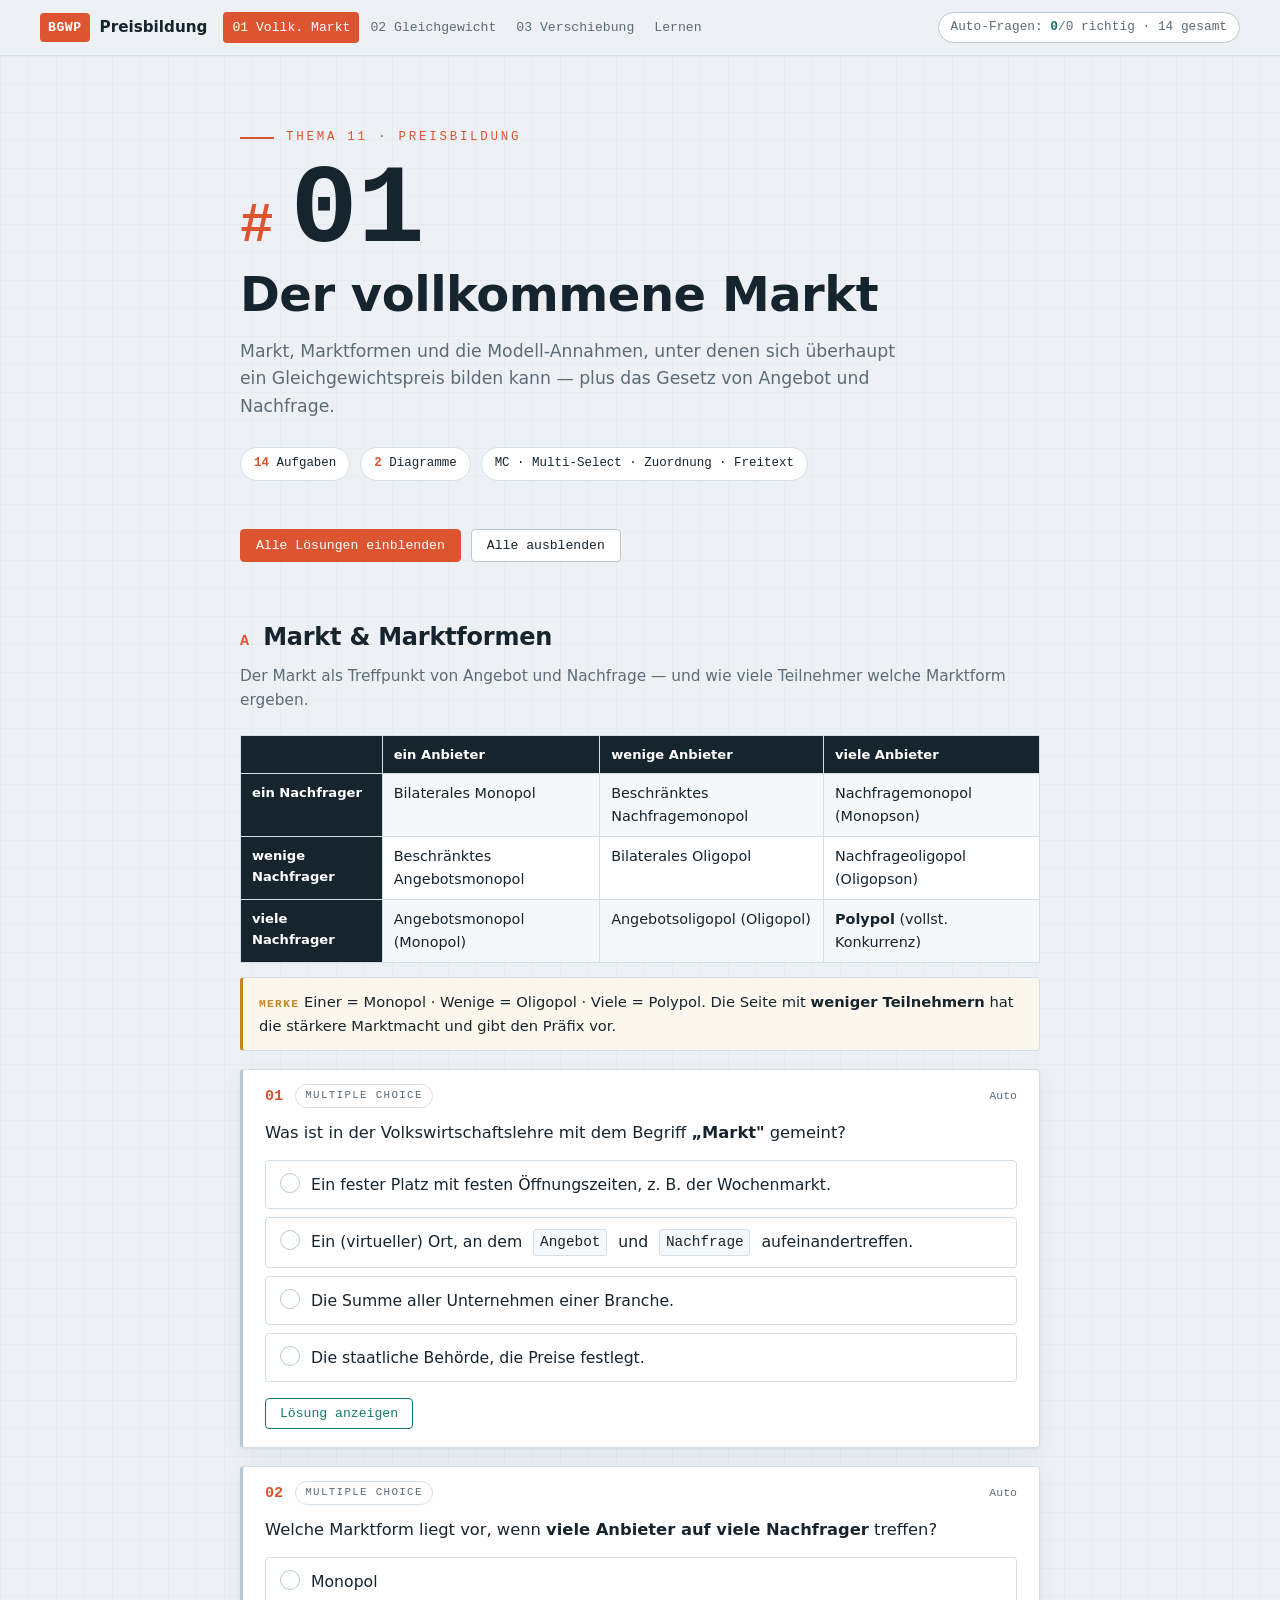
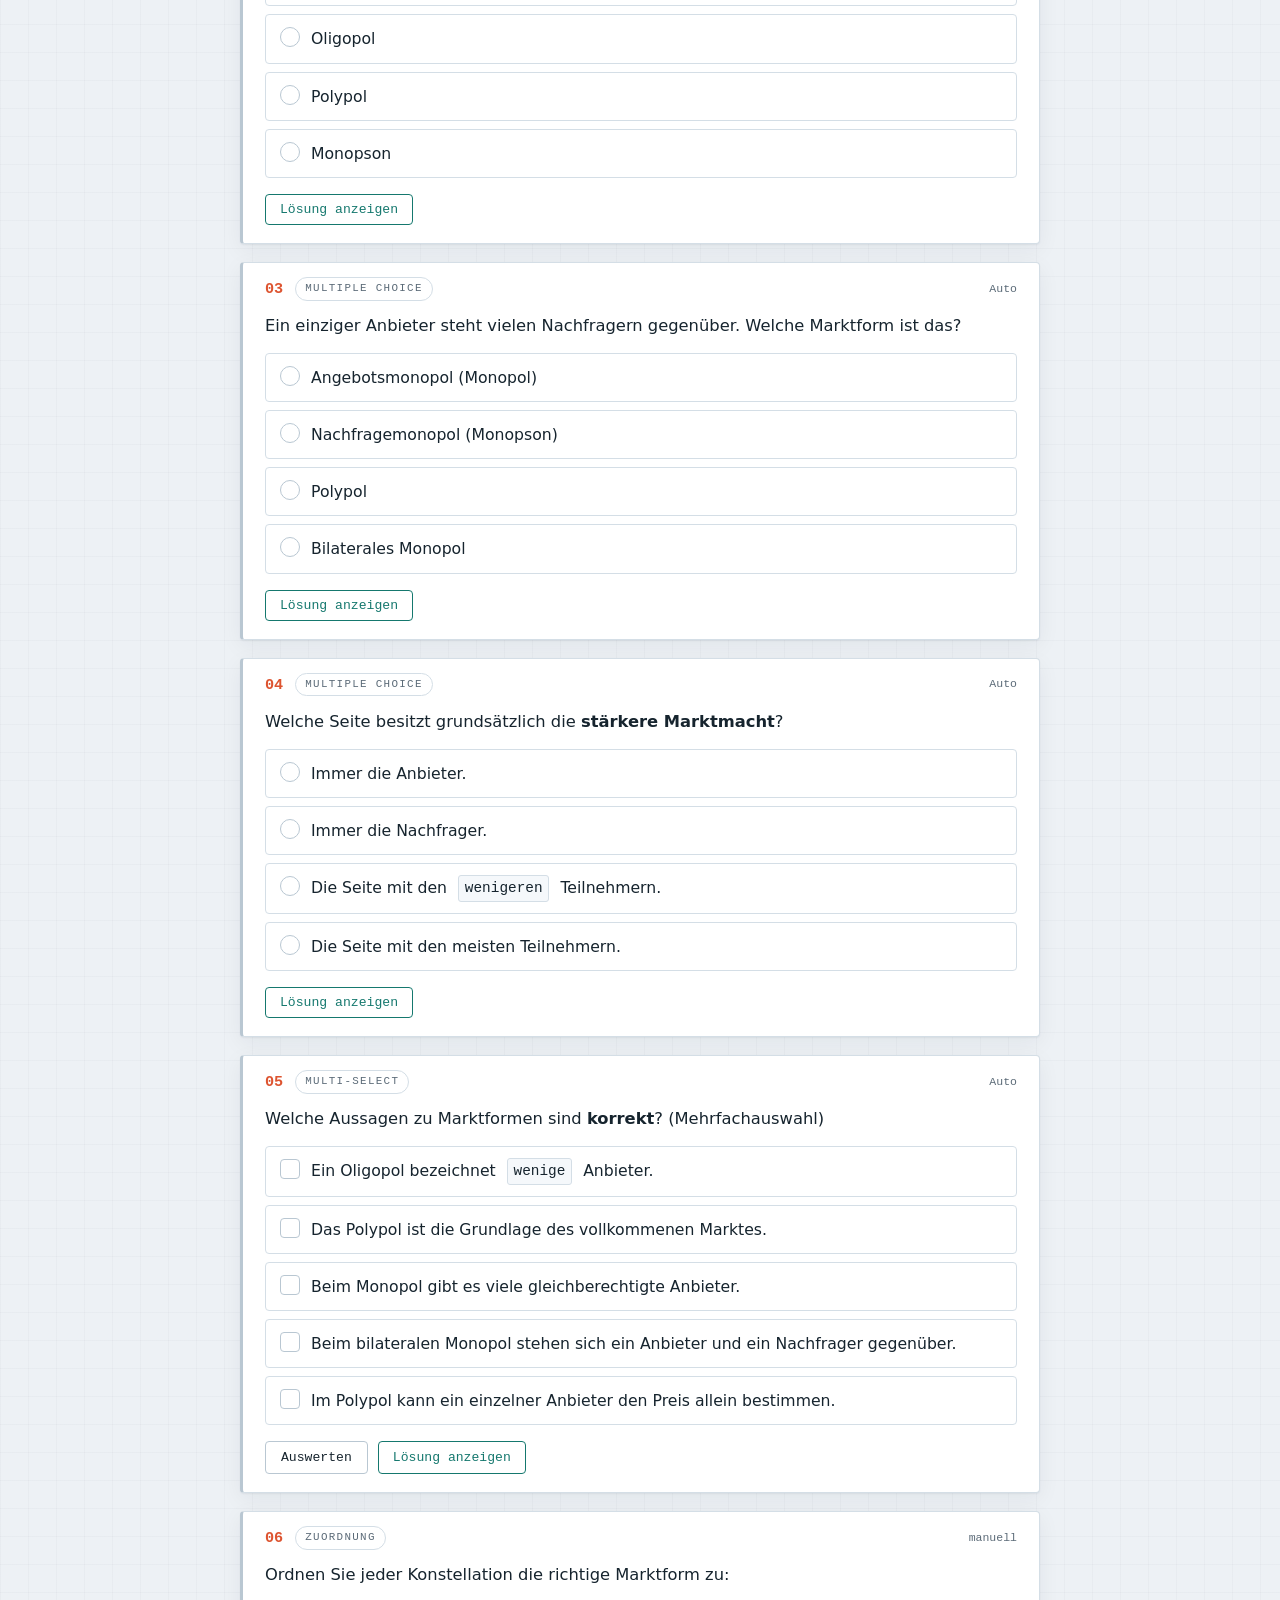
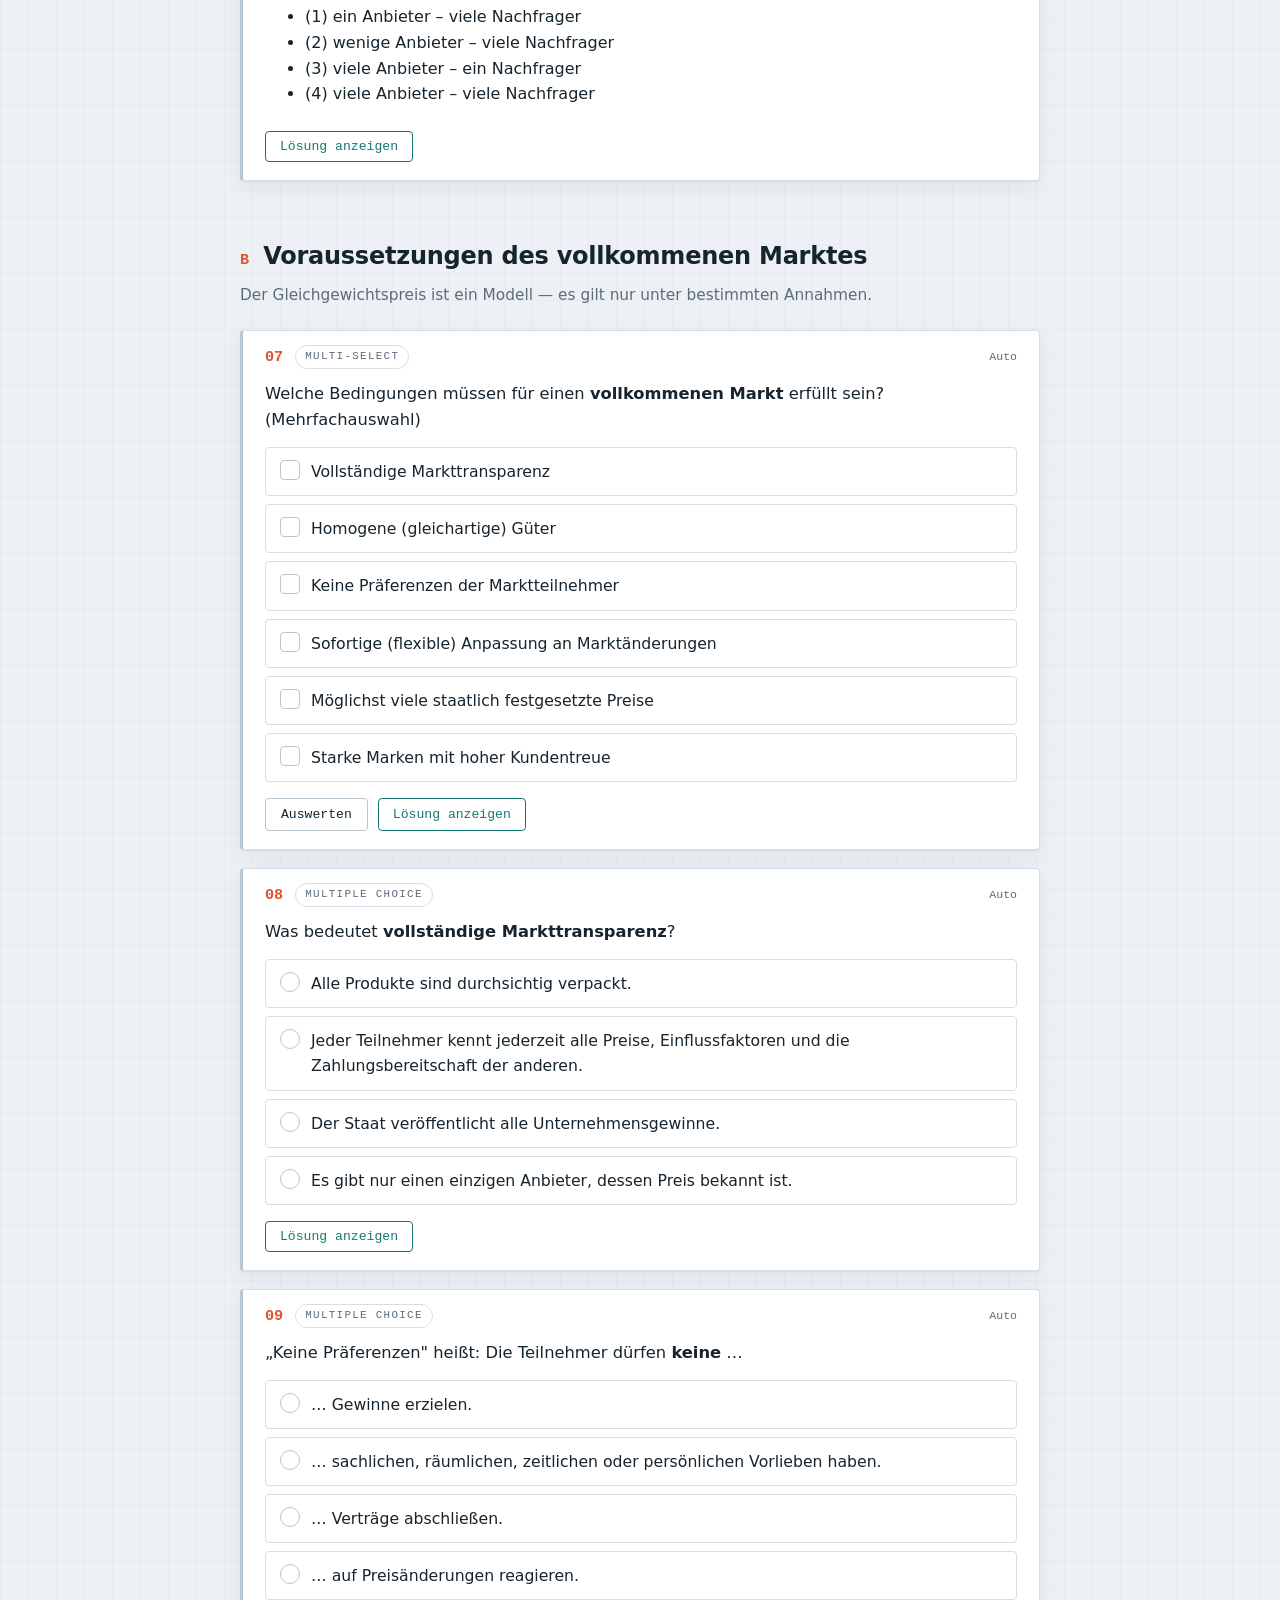
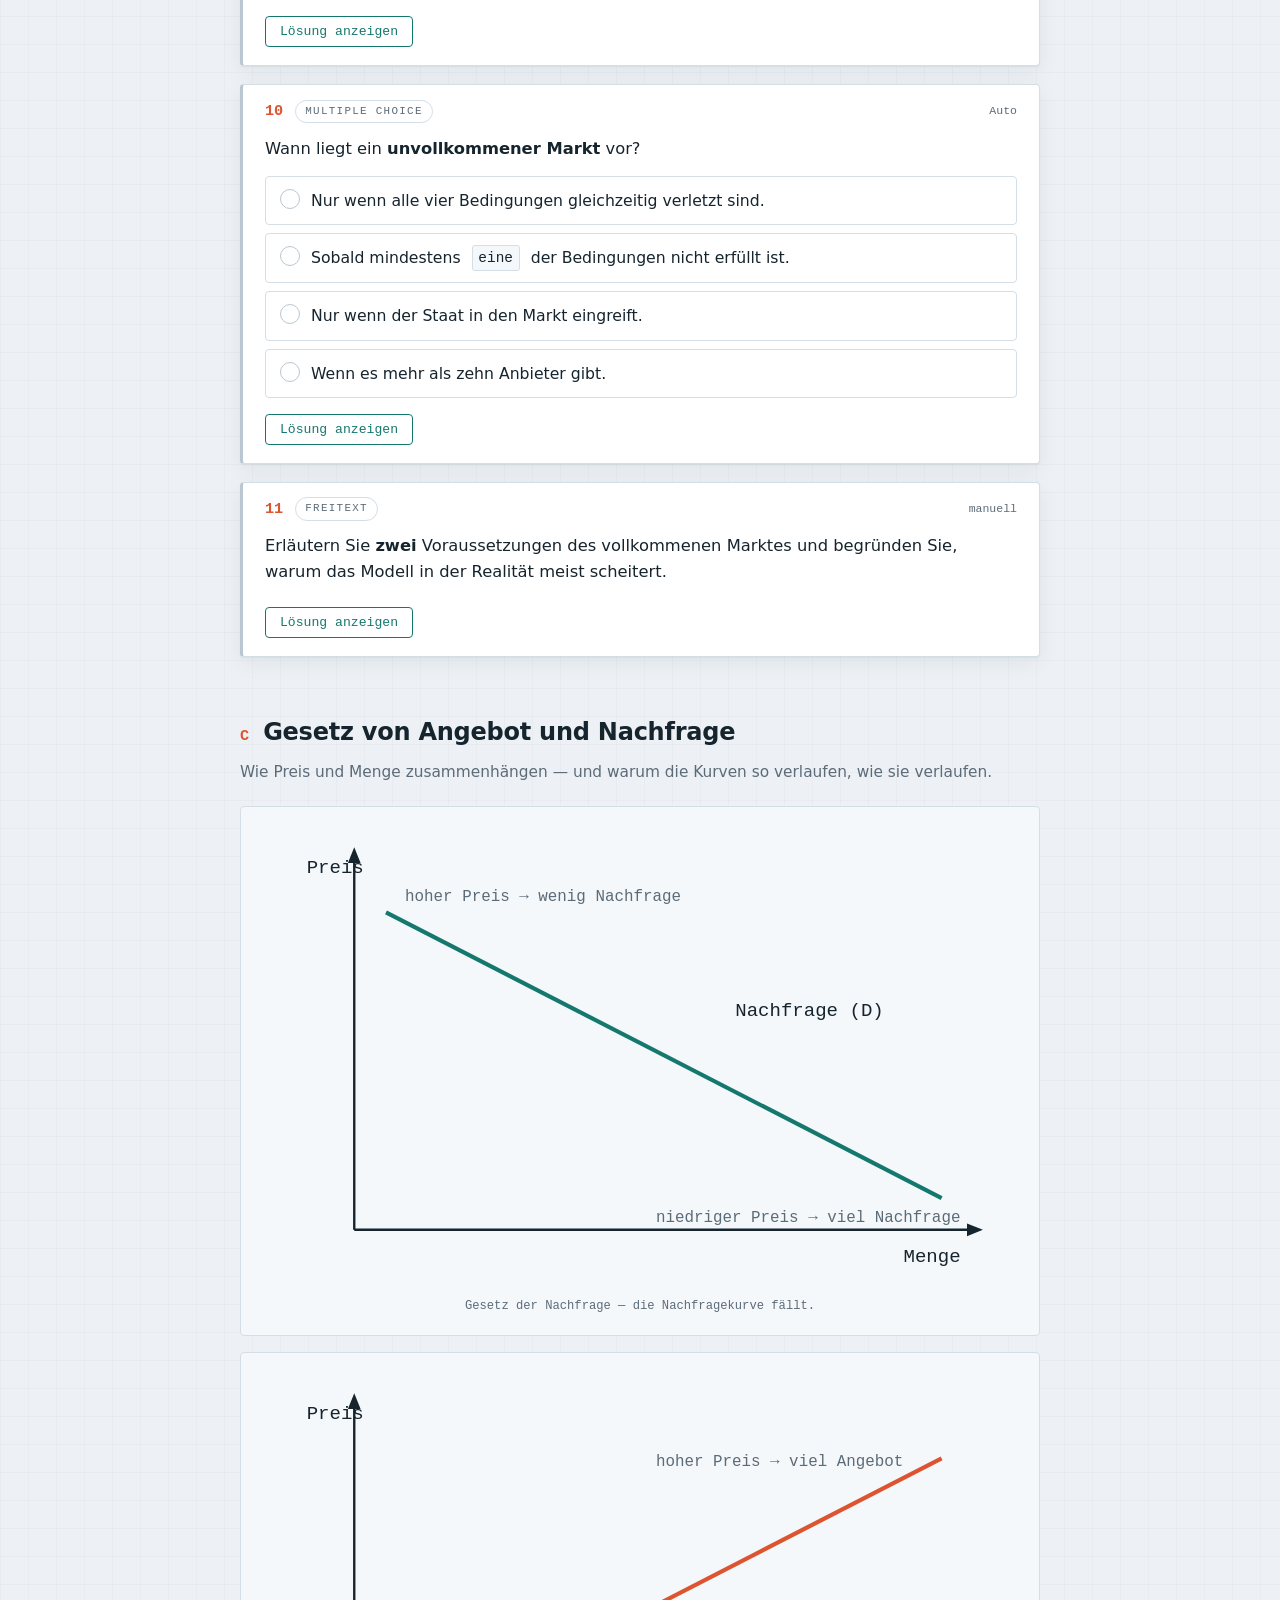
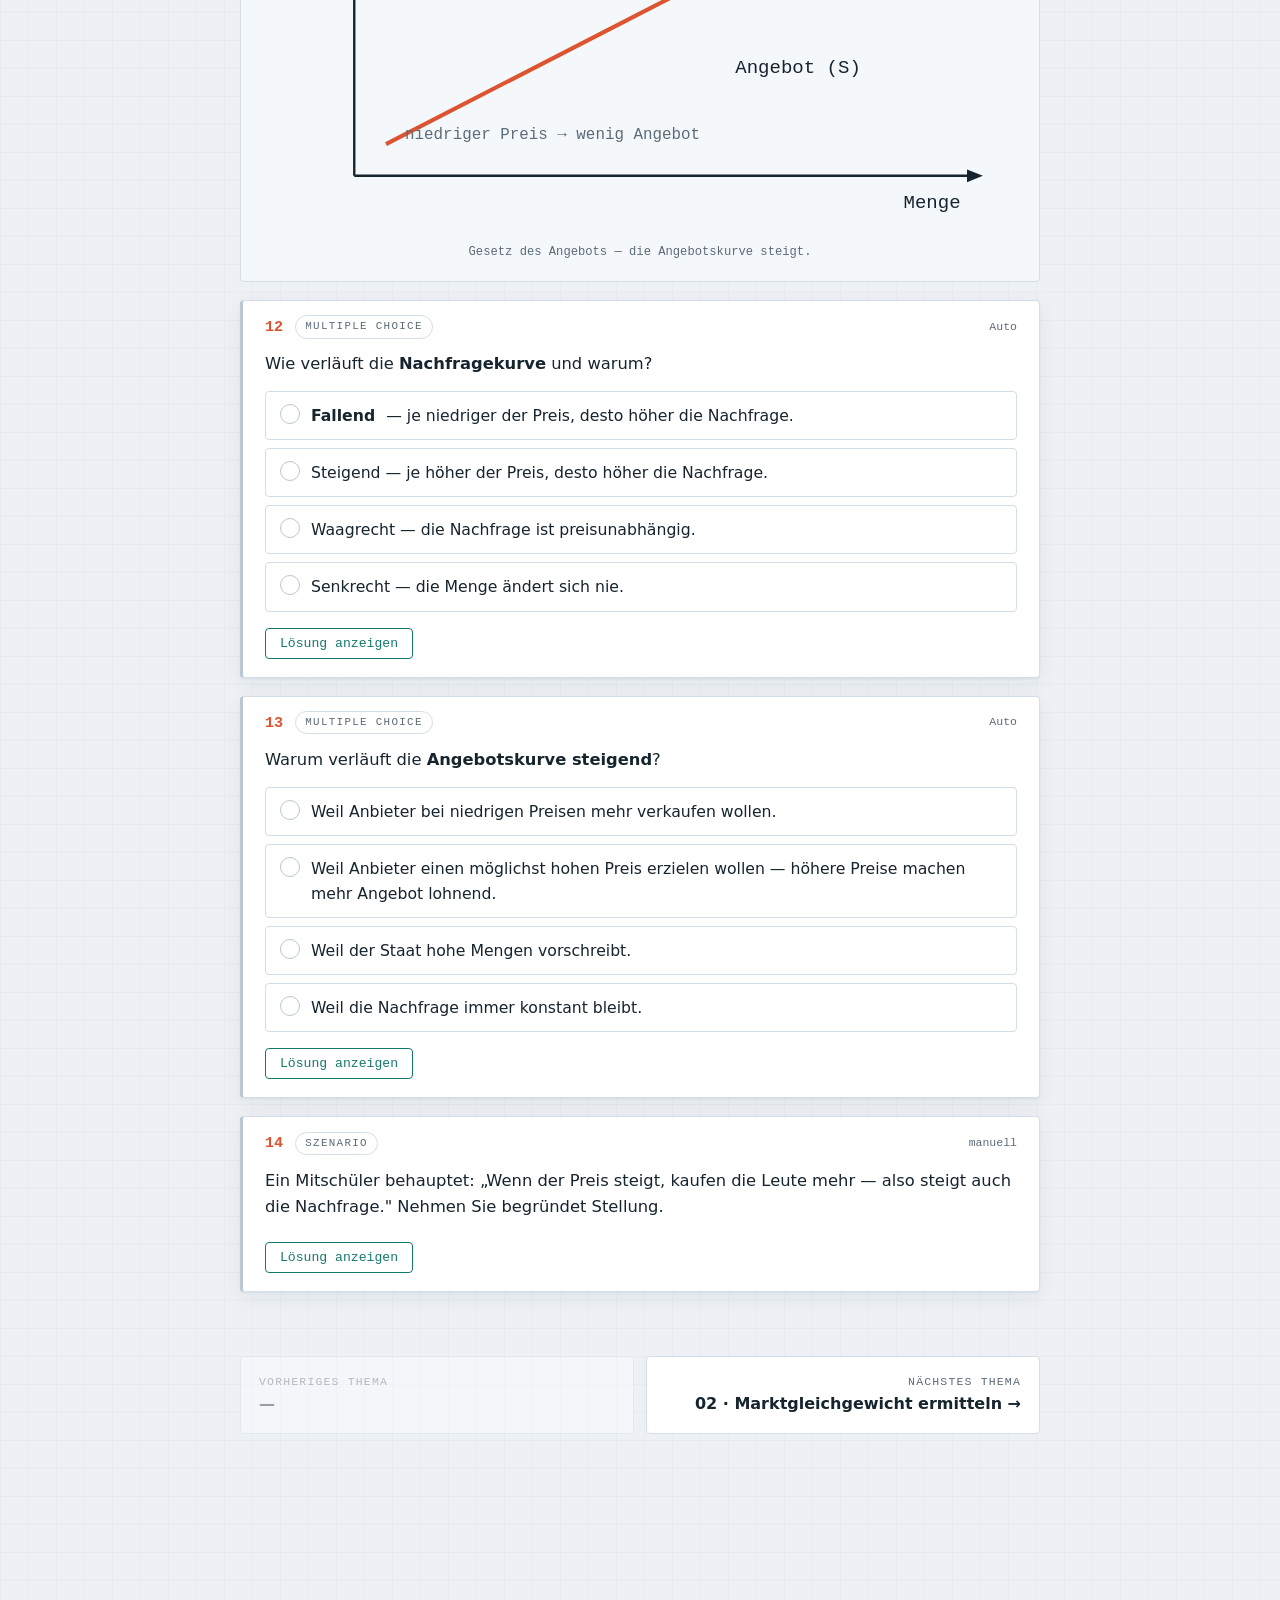
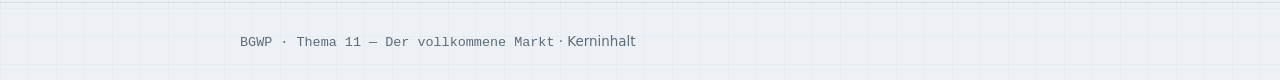
==== 01-vollkommener-markt.html @ 6e6ee2aa "Lernwebsite zu VWL Marktgleichgewicht" ====
<!DOCTYPE html>
<html lang="de">
<head>
<meta charset="utf-8">
<meta name="viewport" content="width=device-width, initial-scale=1">
<title>01 · Der vollkommene Markt — BGWP Preisbildung</title>
<link rel="stylesheet" href="assets/style.css">
</head>
<body>
<header class="topbar">
  <a class="brand" href="index.html"><span class="mark">BGWP</span><b>Preisbildung</b></a>
  <nav class="topnav">
    <a href="01-vollkommener-markt.html" class="current">01 Vollk. Markt</a>
    <a href="02-marktgleichgewicht-ermitteln.html">02 Gleichgewicht</a>
    <a href="03-verschiebung-angebot-nachfrage.html">03 Verschiebung</a>
    <a href="lernseite.html">Lernen</a>
  </nav>
  <div class="spacer"></div>
  <span class="scorechip" id="scorechip">Auto-Fragen: 0/0 richtig</span>
</header>
<main><div class="wrap">

  <section class="hero">
    <p class="eyebrow">Thema 11 · Preisbildung</p>
    <div class="hero-num"><span class="hash">#</span>01</div>
    <h1>Der vollkommene Markt</h1>
    <p class="lede">Markt, Marktformen und die Modell-Annahmen, unter denen sich überhaupt ein
      Gleichgewichtspreis bilden kann — plus das Gesetz von Angebot und Nachfrage.</p>
    <div class="hero-meta">
      <span class="pill"><b>14</b> Aufgaben</span>
      <span class="pill"><b>2</b> Diagramme</span>
      <span class="pill">MC · Multi-Select · Zuordnung · Freitext</span>
    </div>
  </section>

  <div class="controls">
    <button class="btn primary" id="show-all">Alle Lösungen einblenden</button>
    <button class="btn" id="hide-all">Alle ausblenden</button>
  </div>

  <!-- ================= ABSCHNITT A ================= -->
  <div class="sec-head"><span class="ix">A</span><h2>Markt &amp; Marktformen</h2></div>
  <p class="sec-sub">Der Markt als Treffpunkt von Angebot und Nachfrage — und wie viele Teilnehmer
    welche Marktform ergeben.</p>

  <div class="tbl-wrap">
  <table class="ref">
    <tr><th></th><th>ein Anbieter</th><th>wenige Anbieter</th><th>viele Anbieter</th></tr>
    <tr><th>ein Nachfrager</th><td>Bilaterales Monopol</td><td>Beschränktes Nachfragemonopol</td><td>Nachfragemonopol (Monopson)</td></tr>
    <tr><th>wenige Nachfrager</th><td>Beschränktes Angebotsmonopol</td><td>Bilaterales Oligopol</td><td>Nachfrageoligopol (Oligopson)</td></tr>
    <tr><th>viele Nachfrager</th><td>Angebotsmonopol (Monopol)</td><td>Angebotsoligopol (Oligopol)</td><td><b>Polypol</b> (vollst. Konkurrenz)</td></tr>
  </table>
  </div>
  <div class="note"><span class="lbl">Merke</span> Einer = Monopol · Wenige = Oligopol · Viele = Polypol.
    Die Seite mit <b>weniger Teilnehmern</b> hat die stärkere Marktmacht und gibt den Präfix vor.</div>

  <article class="q">
    <div class="q-head"><span class="q-num">01</span><span class="q-type">Multiple Choice</span><span class="q-pts">Auto</span></div>
    <div class="q-body">
      <p class="q-text">Was ist in der Volkswirtschaftslehre mit dem Begriff <strong>„Markt"</strong> gemeint?</p>
      <ul class="q-options" data-multi="false">
        <li class="opt"><span class="tick"></span>Ein fester Platz mit festen Öffnungszeiten, z. B. der Wochenmarkt.</li>
        <li class="opt" data-correct="true"><span class="tick"></span>Ein (virtueller) Ort, an dem <code>Angebot</code> und <code>Nachfrage</code> aufeinandertreffen.</li>
        <li class="opt"><span class="tick"></span>Die Summe aller Unternehmen einer Branche.</li>
        <li class="opt"><span class="tick"></span>Die staatliche Behörde, die Preise festlegt.</li>
      </ul>
    </div>
    <div class="q-foot"><button class="q-reveal" aria-expanded="false">Lösung anzeigen</button></div>
    <div class="q-solution" hidden><span class="sol-label">Lösung</span>
      <p>Der Markt ist der (heute oft virtuelle) Ort, an dem Angebot und Nachfrage zusammentreffen.
        Früher waren feste Plätze und Zeiten gemeint, durch moderne Kommunikationstechnik ist das heute flexibler.</p>
    </div>
  </article>

  <article class="q">
    <div class="q-head"><span class="q-num">02</span><span class="q-type">Multiple Choice</span><span class="q-pts">Auto</span></div>
    <div class="q-body">
      <p class="q-text">Welche Marktform liegt vor, wenn <strong>viele Anbieter auf viele Nachfrager</strong> treffen?</p>
      <ul class="q-options" data-multi="false">
        <li class="opt"><span class="tick"></span>Monopol</li>
        <li class="opt"><span class="tick"></span>Oligopol</li>
        <li class="opt" data-correct="true"><span class="tick"></span>Polypol</li>
        <li class="opt"><span class="tick"></span>Monopson</li>
      </ul>
    </div>
    <div class="q-foot"><button class="q-reveal" aria-expanded="false">Lösung anzeigen</button></div>
    <div class="q-solution" hidden><span class="sol-label">Lösung</span>
      <p><b>Polypol</b> = viele Anbieter treffen auf viele Nachfrager. Es ist die Grundlage des vollkommenen
        Marktes (vollständige Konkurrenz).</p>
    </div>
  </article>

  <article class="q">
    <div class="q-head"><span class="q-num">03</span><span class="q-type">Multiple Choice</span><span class="q-pts">Auto</span></div>
    <div class="q-body">
      <p class="q-text">Ein einziger Anbieter steht vielen Nachfragern gegenüber. Welche Marktform ist das?</p>
      <ul class="q-options" data-multi="false">
        <li class="opt" data-correct="true"><span class="tick"></span>Angebotsmonopol (Monopol)</li>
        <li class="opt"><span class="tick"></span>Nachfragemonopol (Monopson)</li>
        <li class="opt"><span class="tick"></span>Polypol</li>
        <li class="opt"><span class="tick"></span>Bilaterales Monopol</li>
      </ul>
    </div>
    <div class="q-foot"><button class="q-reveal" aria-expanded="false">Lösung anzeigen</button></div>
    <div class="q-solution" hidden><span class="sol-label">Lösung</span>
      <p>Ein Anbieter + viele Nachfrager = <b>Angebotsmonopol</b>. Der Anbieter hat als die wenigere Seite die
        stärkere Marktmacht. <span class="tag-mistake">Verwechslung</span> Beim <b>Monopson</b> ist es umgekehrt:
        <i>ein</i> Nachfrager + viele Anbieter.</p>
    </div>
  </article>

  <article class="q">
    <div class="q-head"><span class="q-num">04</span><span class="q-type">Multiple Choice</span><span class="q-pts">Auto</span></div>
    <div class="q-body">
      <p class="q-text">Welche Seite besitzt grundsätzlich die <strong>stärkere Marktmacht</strong>?</p>
      <ul class="q-options" data-multi="false">
        <li class="opt"><span class="tick"></span>Immer die Anbieter.</li>
        <li class="opt"><span class="tick"></span>Immer die Nachfrager.</li>
        <li class="opt" data-correct="true"><span class="tick"></span>Die Seite mit den <code>wenigeren</code> Teilnehmern.</li>
        <li class="opt"><span class="tick"></span>Die Seite mit den meisten Teilnehmern.</li>
      </ul>
    </div>
    <div class="q-foot"><button class="q-reveal" aria-expanded="false">Lösung anzeigen</button></div>
    <div class="q-solution" hidden><span class="sol-label">Lösung</span>
      <p>Je knapper eine Seite ist, desto stärker ist ihre Verhandlungsposition. Beim Monopol (ein Anbieter)
        diktiert der Anbieter, beim Monopson (ein Nachfrager) der Nachfrager.</p>
    </div>
  </article>

  <article class="q">
    <div class="q-head"><span class="q-num">05</span><span class="q-type">Multi-Select</span><span class="q-pts">Auto</span></div>
    <div class="q-body">
      <p class="q-text">Welche Aussagen zu Marktformen sind <strong>korrekt</strong>? (Mehrfachauswahl)</p>
      <ul class="q-options" data-multi="true">
        <li class="opt" data-correct="true"><span class="tick"></span>Ein Oligopol bezeichnet <code>wenige</code> Anbieter.</li>
        <li class="opt" data-correct="true"><span class="tick"></span>Das Polypol ist die Grundlage des vollkommenen Marktes.</li>
        <li class="opt"><span class="tick"></span>Beim Monopol gibt es viele gleichberechtigte Anbieter.</li>
        <li class="opt" data-correct="true"><span class="tick"></span>Beim bilateralen Monopol stehen sich ein Anbieter und ein Nachfrager gegenüber.</li>
        <li class="opt"><span class="tick"></span>Im Polypol kann ein einzelner Anbieter den Preis allein bestimmen.</li>
      </ul>
    </div>
    <div class="q-foot"><button class="q-check btn">Auswerten</button><button class="q-reveal" aria-expanded="false">Lösung anzeigen</button></div>
    <div class="q-solution" hidden><span class="sol-label">Lösung</span>
      <p>Richtig: Oligopol = wenige; Polypol = Grundlage vollkommener Markt; bilaterales Monopol = 1 Anbieter ↔ 1 Nachfrager.</p>
      <p>Falsch: Monopol = <i>ein</i> Anbieter; im Polypol ist der einzelne Anbieter zu klein, um den Preis allein zu setzen — er ist „Mengenanpasser".</p>
    </div>
  </article>

  <article class="q">
    <div class="q-head"><span class="q-num">06</span><span class="q-type">Zuordnung</span><span class="q-pts">manuell</span></div>
    <div class="q-body">
      <p class="q-text">Ordnen Sie jeder Konstellation die richtige Marktform zu:</p>
      <ul>
        <li>(1) ein Anbieter – viele Nachfrager</li>
        <li>(2) wenige Anbieter – viele Nachfrager</li>
        <li>(3) viele Anbieter – ein Nachfrager</li>
        <li>(4) viele Anbieter – viele Nachfrager</li>
      </ul>
    </div>
    <div class="q-foot"><button class="q-reveal" aria-expanded="false">Lösung anzeigen</button></div>
    <div class="q-solution" hidden><span class="sol-label">Musterlösung</span>
      <p>(1) → <b>Angebotsmonopol</b> · (2) → <b>Angebotsoligopol</b> · (3) → <b>Nachfragemonopol (Monopson)</b>
        · (4) → <b>Polypol</b>.</p>
    </div>
  </article>

  <!-- ================= ABSCHNITT B ================= -->
  <div class="sec-head"><span class="ix">B</span><h2>Voraussetzungen des vollkommenen Marktes</h2></div>
  <p class="sec-sub">Der Gleichgewichtspreis ist ein Modell — es gilt nur unter bestimmten Annahmen.</p>

  <article class="q">
    <div class="q-head"><span class="q-num">07</span><span class="q-type">Multi-Select</span><span class="q-pts">Auto</span></div>
    <div class="q-body">
      <p class="q-text">Welche Bedingungen müssen für einen <strong>vollkommenen Markt</strong> erfüllt sein? (Mehrfachauswahl)</p>
      <ul class="q-options" data-multi="true">
        <li class="opt" data-correct="true"><span class="tick"></span>Vollständige Markttransparenz</li>
        <li class="opt" data-correct="true"><span class="tick"></span>Homogene (gleichartige) Güter</li>
        <li class="opt" data-correct="true"><span class="tick"></span>Keine Präferenzen der Marktteilnehmer</li>
        <li class="opt" data-correct="true"><span class="tick"></span>Sofortige (flexible) Anpassung an Marktänderungen</li>
        <li class="opt"><span class="tick"></span>Möglichst viele staatlich festgesetzte Preise</li>
        <li class="opt"><span class="tick"></span>Starke Marken mit hoher Kundentreue</li>
      </ul>
    </div>
    <div class="q-foot"><button class="q-check btn">Auswerten</button><button class="q-reveal" aria-expanded="false">Lösung anzeigen</button></div>
    <div class="q-solution" hidden><span class="sol-label">Lösung</span>
      <p>Vier Annahmen: <b>Markttransparenz · homogene Güter · keine Präferenzen · sofortige Anpassung</b>.</p>
      <p>Staatliche Preise und starke Marken (=persönliche Präferenz) <i>widersprechen</i> dem vollkommenen Markt.</p>
    </div>
  </article>

  <article class="q">
    <div class="q-head"><span class="q-num">08</span><span class="q-type">Multiple Choice</span><span class="q-pts">Auto</span></div>
    <div class="q-body">
      <p class="q-text">Was bedeutet <strong>vollständige Markttransparenz</strong>?</p>
      <ul class="q-options" data-multi="false">
        <li class="opt"><span class="tick"></span>Alle Produkte sind durchsichtig verpackt.</li>
        <li class="opt" data-correct="true"><span class="tick"></span>Jeder Teilnehmer kennt jederzeit alle Preise, Einflussfaktoren und die Zahlungsbereitschaft der anderen.</li>
        <li class="opt"><span class="tick"></span>Der Staat veröffentlicht alle Unternehmensgewinne.</li>
        <li class="opt"><span class="tick"></span>Es gibt nur einen einzigen Anbieter, dessen Preis bekannt ist.</li>
      </ul>
    </div>
    <div class="q-foot"><button class="q-reveal" aria-expanded="false">Lösung anzeigen</button></div>
    <div class="q-solution" hidden><span class="sol-label">Lösung</span>
      <p>Markttransparenz = vollständige Information: Jeder weiß, welcher Anbieter wie viel verlangt und wie
        zahlungsbereit die Nachfrager sind. Niemand hat einen Informationsvorsprung.</p>
    </div>
  </article>

  <article class="q">
    <div class="q-head"><span class="q-num">09</span><span class="q-type">Multiple Choice</span><span class="q-pts">Auto</span></div>
    <div class="q-body">
      <p class="q-text">„Keine Präferenzen" heißt: Die Teilnehmer dürfen <strong>keine</strong> …</p>
      <ul class="q-options" data-multi="false">
        <li class="opt"><span class="tick"></span>… Gewinne erzielen.</li>
        <li class="opt" data-correct="true"><span class="tick"></span>… sachlichen, räumlichen, zeitlichen oder persönlichen Vorlieben haben.</li>
        <li class="opt"><span class="tick"></span>… Verträge abschließen.</li>
        <li class="opt"><span class="tick"></span>… auf Preisänderungen reagieren.</li>
      </ul>
    </div>
    <div class="q-foot"><button class="q-reveal" aria-expanded="false">Lösung anzeigen</button></div>
    <div class="q-solution" hidden><span class="sol-label">Lösung</span>
      <p>Präferenzfreiheit bedeutet: keine sachlichen (z. B. Qualität/Marke), räumlichen (Entfernung),
        zeitlichen (Öffnungszeiten) oder persönlichen (Sympathie/Treue) Vorlieben. Gekauft wird allein nach dem Preis.</p>
    </div>
  </article>

  <article class="q">
    <div class="q-head"><span class="q-num">10</span><span class="q-type">Multiple Choice</span><span class="q-pts">Auto</span></div>
    <div class="q-body">
      <p class="q-text">Wann liegt ein <strong>unvollkommener Markt</strong> vor?</p>
      <ul class="q-options" data-multi="false">
        <li class="opt"><span class="tick"></span>Nur wenn alle vier Bedingungen gleichzeitig verletzt sind.</li>
        <li class="opt" data-correct="true"><span class="tick"></span>Sobald mindestens <code>eine</code> der Bedingungen nicht erfüllt ist.</li>
        <li class="opt"><span class="tick"></span>Nur wenn der Staat in den Markt eingreift.</li>
        <li class="opt"><span class="tick"></span>Wenn es mehr als zehn Anbieter gibt.</li>
      </ul>
    </div>
    <div class="q-foot"><button class="q-reveal" aria-expanded="false">Lösung anzeigen</button></div>
    <div class="q-solution" hidden><span class="sol-label">Lösung</span>
      <p>Es genügt, wenn <b>eine einzige</b> Annahme verletzt ist — dann ist der Markt unvollkommen. In der
        Realität scheitert das meist an den Präferenzen (Markentreue, lokaler Einkauf).</p>
    </div>
  </article>

  <article class="q">
    <div class="q-head"><span class="q-num">11</span><span class="q-type">Freitext</span><span class="q-pts">manuell</span></div>
    <div class="q-body">
      <p class="q-text">Erläutern Sie <strong>zwei</strong> Voraussetzungen des vollkommenen Marktes und begründen Sie,
        warum das Modell in der Realität meist scheitert.</p>
    </div>
    <div class="q-foot"><button class="q-reveal" aria-expanded="false">Lösung anzeigen</button></div>
    <div class="q-solution" hidden><span class="sol-label">Musterlösung</span>
      <p><b>Homogene Güter:</b> Alle Produkte sind gleich (Qualität, Beschaffenheit) — sonst könnten sich
        Preisunterschiede über Qualität rechtfertigen.</p>
      <p><b>Keine Präferenzen:</b> Käufer entscheiden allein nach dem Preis, ohne Vorlieben.</p>
      <p><b>Warum es scheitert:</b> In der Realität gibt es kaum präferenzfreie Kunden. Viele bevorzugen
        Markenprodukte oder kaufen aus Bequemlichkeit lokal ein (niemand fährt 100 km, weil die Butter ein
        paar Cent billiger ist). Damit ist die Bedingung „keine Präferenzen" verletzt → unvollkommener Markt.</p>
    </div>
  </article>

  <!-- ================= ABSCHNITT C ================= -->
  <div class="sec-head"><span class="ix">C</span><h2>Gesetz von Angebot und Nachfrage</h2></div>
  <p class="sec-sub">Wie Preis und Menge zusammenhängen — und warum die Kurven so verlaufen, wie sie verlaufen.</p>

  <figure class="diagram">
    <svg viewBox="0 0 480 290" role="img" aria-label="Fallende Nachfragekurve im Preis-Mengen-Diagramm: je niedriger der Preis, desto höher die Nachfrage">
      <line x1="60" y1="20" x2="60" y2="255" stroke="#16242E" stroke-width="1.5"/>
      <line x1="60" y1="255" x2="450" y2="255" stroke="#16242E" stroke-width="1.5"/>
      <polygon points="60,14 56,24 64,24" fill="#16242E"/>
      <polygon points="456,255 446,251 446,259" fill="#16242E"/>
      <text class="svg-label" x="30" y="30">Preis</text>
      <text class="svg-label" x="406" y="275">Menge</text>
      <line x1="80" y1="55" x2="430" y2="235" stroke="#15786E" stroke-width="2.6"/>
      <text class="svg-label" x="300" y="120" fill="#15786E">Nachfrage (D)</text>
      <text class="svg-label-sm" x="92" y="48">hoher Preis → wenig Nachfrage</text>
      <text class="svg-label-sm" x="250" y="250">niedriger Preis → viel Nachfrage</text>
    </svg>
    <figcaption>Gesetz der Nachfrage — die Nachfragekurve fällt.</figcaption>
  </figure>

  <figure class="diagram">
    <svg viewBox="0 0 480 290" role="img" aria-label="Steigende Angebotskurve im Preis-Mengen-Diagramm: je höher der Preis, desto höher das Angebot">
      <line x1="60" y1="20" x2="60" y2="255" stroke="#16242E" stroke-width="1.5"/>
      <line x1="60" y1="255" x2="450" y2="255" stroke="#16242E" stroke-width="1.5"/>
      <polygon points="60,14 56,24 64,24" fill="#16242E"/>
      <polygon points="456,255 446,251 446,259" fill="#16242E"/>
      <text class="svg-label" x="30" y="30">Preis</text>
      <text class="svg-label" x="406" y="275">Menge</text>
      <line x1="80" y1="235" x2="430" y2="55" stroke="#DD5430" stroke-width="2.6"/>
      <text class="svg-label" x="300" y="190" fill="#DD5430">Angebot (S)</text>
      <text class="svg-label-sm" x="92" y="232">niedriger Preis → wenig Angebot</text>
      <text class="svg-label-sm" x="250" y="60">hoher Preis → viel Angebot</text>
    </svg>
    <figcaption>Gesetz des Angebots — die Angebotskurve steigt.</figcaption>
  </figure>

  <article class="q">
    <div class="q-head"><span class="q-num">12</span><span class="q-type">Multiple Choice</span><span class="q-pts">Auto</span></div>
    <div class="q-body">
      <p class="q-text">Wie verläuft die <strong>Nachfragekurve</strong> und warum?</p>
      <ul class="q-options" data-multi="false">
        <li class="opt" data-correct="true"><span class="tick"></span><b>Fallend</b> — je niedriger der Preis, desto höher die Nachfrage.</li>
        <li class="opt"><span class="tick"></span>Steigend — je höher der Preis, desto höher die Nachfrage.</li>
        <li class="opt"><span class="tick"></span>Waagrecht — die Nachfrage ist preisunabhängig.</li>
        <li class="opt"><span class="tick"></span>Senkrecht — die Menge ändert sich nie.</li>
      </ul>
    </div>
    <div class="q-foot"><button class="q-reveal" aria-expanded="false">Lösung anzeigen</button></div>
    <div class="q-solution" hidden><span class="sol-label">Lösung</span>
      <p>Gesetz der Nachfrage: Mit sinkendem Preis steigt die nachgefragte Menge → die Nachfragegerade
        verläuft <b>fallend</b>. Nachfrager wollen möglichst günstig einkaufen.</p>
    </div>
  </article>

  <article class="q">
    <div class="q-head"><span class="q-num">13</span><span class="q-type">Multiple Choice</span><span class="q-pts">Auto</span></div>
    <div class="q-body">
      <p class="q-text">Warum verläuft die <strong>Angebotskurve steigend</strong>?</p>
      <ul class="q-options" data-multi="false">
        <li class="opt"><span class="tick"></span>Weil Anbieter bei niedrigen Preisen mehr verkaufen wollen.</li>
        <li class="opt" data-correct="true"><span class="tick"></span>Weil Anbieter einen möglichst hohen Preis erzielen wollen — höhere Preise machen mehr Angebot lohnend.</li>
        <li class="opt"><span class="tick"></span>Weil der Staat hohe Mengen vorschreibt.</li>
        <li class="opt"><span class="tick"></span>Weil die Nachfrage immer konstant bleibt.</li>
      </ul>
    </div>
    <div class="q-foot"><button class="q-reveal" aria-expanded="false">Lösung anzeigen</button></div>
    <div class="q-solution" hidden><span class="sol-label">Lösung</span>
      <p>Gesetz des Angebots: Je höher der Preis, desto höher das Angebot. Verkäufer sind bestrebt, einen
        möglichst hohen Preis zu erzielen — bei höheren Preisen lohnt es sich, mehr anzubieten.</p>
    </div>
  </article>

  <article class="q">
    <div class="q-head"><span class="q-num">14</span><span class="q-type">Szenario</span><span class="q-pts">manuell</span></div>
    <div class="q-body">
      <p class="q-text">Ein Mitschüler behauptet: „Wenn der Preis steigt, kaufen die Leute mehr — also steigt
        auch die Nachfrage." Nehmen Sie begründet Stellung.</p>
    </div>
    <div class="q-foot"><button class="q-reveal" aria-expanded="false">Lösung anzeigen</button></div>
    <div class="q-solution" hidden><span class="sol-label">Musterlösung</span>
      <p>Die Aussage ist <b>falsch</b>. Nach dem Gesetz der Nachfrage gilt das Gegenteil: Steigt der Preis,
        <i>sinkt</i> die nachgefragte Menge (fallende Nachfragekurve). Der Mitschüler verwechselt Nachfrage und
        Angebot — beim <b>Angebot</b> steigt die Menge mit dem Preis (steigende Angebotskurve), weil Verkäufer
        einen hohen Preis erzielen wollen. Nachfrager hingegen wollen günstig kaufen.</p>
    </div>
  </article>

  <nav class="pager">
    <a aria-disabled="true"><span>Vorheriges Thema</span><b>—</b></a>
    <a class="next" href="02-marktgleichgewicht-ermitteln.html"><span>Nächstes Thema</span><b>02 · Marktgleichgewicht ermitteln →</b></a>
  </nav>

</div></main>
<footer class="foot"><div class="wrap"><span class="mono">BGWP · Thema 11 — Der vollkommene Markt</span> · Kerninhalt</div></footer>
<script src="assets/quiz.js"></script>
</body>
</html>
---- assets/style.css ----
/* =========================================================================
   IT-Lernmaterial · Selbsttest-Website
   Visual identity: signal-orange + deep teal on cool blue-grey paper.
   Monospace carries all technical tokens — the subject's own vernacular.
   ========================================================================= */

:root {
  --ground:      #EDF1F5;
  --surface:     #FFFFFF;
  --surface-2:   #F5F8FB;
  --ink:         #16242E;
  --muted:       #5C6B78;
  --line:        #D4DEE6;
  --line-strong: #B9C7D2;
  --accent:      #DD5430;  /* signal orange — structure, emphasis */
  --accent-deep: #B23E1F;
  --accent-tint: #FBEAE3;
  --accent-2:    #15786E;  /* teal — correct / solutions */
  --accent-2-tint:#E4F1EF;
  --warn:        #B5462F;
  --gold:        #C6841E;

  --font-display: "Segoe UI Semibold","Segoe UI",system-ui,-apple-system,sans-serif;
  --font-body:    "Segoe UI",system-ui,-apple-system,"Helvetica Neue",sans-serif;
  --font-mono:    "Cascadia Code","Cascadia Mono","Consolas",ui-monospace,"SF Mono",monospace;

  --maxw: 880px;
  --radius: 4px;
  --shadow: 0 1px 2px rgba(22,36,46,.06), 0 6px 22px rgba(22,36,46,.06);
}

* { box-sizing: border-box; }

html { scroll-behavior: smooth; scroll-padding-top: 84px; }

body {
  margin: 0;
  font-family: var(--font-body);
  color: var(--ink);
  background: var(--ground);
  line-height: 1.6;
  -webkit-font-smoothing: antialiased;
  background-image:
    linear-gradient(rgba(22,36,46,.022) 1px, transparent 1px),
    linear-gradient(90deg, rgba(22,36,46,.022) 1px, transparent 1px);
  background-size: 28px 28px;
}

/* ---------- top bar ---------------------------------------------------- */
.topbar {
  position: sticky; top: 0; z-index: 50;
  display: flex; align-items: center; gap: 16px;
  padding: 12px clamp(16px,4vw,40px);
  background: rgba(237,241,245,.86);
  backdrop-filter: blur(8px);
  border-bottom: 1px solid var(--line);
}
.brand { display: flex; align-items: center; gap: 10px; text-decoration: none; color: var(--ink); }
.brand .mark {
  font-family: var(--font-mono); font-weight: 700; letter-spacing: .04em;
  background: var(--accent); color: #fff; padding: 4px 8px; border-radius: var(--radius);
  font-size: .82rem;
}
.brand .mark .slash { opacity: .6; }
.brand b { font-weight: 700; font-size: .95rem; }
.brand span.sub { color: var(--muted); font-size: .8rem; }
.topbar .spacer { flex: 1; }
.topnav { display: flex; gap: 2px; flex-wrap: wrap; }
.topnav a {
  font-family: var(--font-mono); font-size: .82rem; text-decoration: none;
  color: var(--muted); padding: 5px 9px; border-radius: var(--radius);
}
.topnav a:hover { color: var(--ink); background: var(--surface-2); }
.topnav a.current { color: #fff; background: var(--accent); }

/* score chip */
.scorechip {
  font-family: var(--font-mono); font-size: .8rem; color: var(--muted);
  border: 1px solid var(--line-strong); border-radius: 999px; padding: 4px 12px;
  background: var(--surface); white-space: nowrap;
}
.scorechip b { color: var(--accent-2); }

/* ---------- layout ----------------------------------------------------- */
.wrap { max-width: var(--maxw); margin: 0 auto; padding: 0 clamp(16px,4vw,40px); }
main { padding-bottom: 96px; }

/* ---------- hero ------------------------------------------------------- */
.hero { padding: clamp(36px,7vw,72px) 0 clamp(28px,4vw,40px); }
.eyebrow {
  font-family: var(--font-mono); font-size: .78rem; letter-spacing: .22em;
  text-transform: uppercase; color: var(--accent); margin: 0 0 14px;
  display: flex; align-items: center; gap: 12px;
}
.eyebrow::before { content:""; width: 34px; height: 2px; background: var(--accent); display:inline-block; }

.hero-num {
  font-family: var(--font-mono); font-weight: 700;
  font-size: clamp(3.4rem,12vw,7rem); line-height: .9; color: var(--ink);
  display: flex; align-items: baseline; gap: .15em;
}
.hero-num .hash { color: var(--accent); font-size: .5em; }
h1 {
  font-family: var(--font-display); font-weight: 700;
  font-size: clamp(1.8rem,4.4vw,3rem); line-height: 1.06; margin: 6px 0 0;
  letter-spacing: -.01em;
}
.hero .lede { font-size: 1.08rem; color: var(--muted); max-width: 60ch; margin: 18px 0 0; }

.hero-meta { display: flex; flex-wrap: wrap; gap: 10px; margin-top: 26px; }
.pill {
  font-family: var(--font-mono); font-size: .78rem; color: var(--ink);
  background: var(--surface); border: 1px solid var(--line); border-radius: 999px;
  padding: 6px 13px;
}
.pill b { color: var(--accent); }

/* ---------- section heads --------------------------------------------- */
.sec-head { margin: 56px 0 8px; display: flex; align-items: baseline; gap: 14px; }
.sec-head .ix {
  font-family: var(--font-mono); color: var(--accent); font-weight: 700; font-size: .95rem;
}
.sec-head h2 {
  font-family: var(--font-display); font-weight: 700; font-size: 1.5rem; margin: 0;
  letter-spacing: -.01em;
}
.sec-sub { color: var(--muted); margin: 0 0 22px; font-size: .96rem; }
hr.rule { border: 0; border-top: 1px solid var(--line); margin: 0; }

/* ---------- question cards -------------------------------------------- */
.q {
  background: var(--surface); border: 1px solid var(--line); border-radius: var(--radius);
  box-shadow: var(--shadow); margin: 18px 0; overflow: hidden;
  border-left: 3px solid var(--line-strong);
}
.q.answered-ok  { border-left-color: var(--accent-2); }
.q.answered-bad { border-left-color: var(--accent); }

.q-head {
  display: flex; align-items: center; gap: 12px;
  padding: 14px 22px 0;
}
.q-num {
  font-family: var(--font-mono); font-weight: 700; color: var(--accent); font-size: .95rem;
}
.q-type {
  font-family: var(--font-mono); font-size: .68rem; letter-spacing: .12em; text-transform: uppercase;
  color: var(--muted); border: 1px solid var(--line); border-radius: 999px; padding: 2px 9px;
}
.q-type.calc { color: var(--accent-deep); border-color: var(--accent-tint); background: var(--accent-tint); }
.q-pts { margin-left: auto; font-family: var(--font-mono); font-size: .72rem; color: var(--muted); }

.q-body { padding: 12px 22px 4px; }
.q-text { margin: 0 0 14px; font-size: 1.02rem; }
.q-text strong { font-weight: 700; }
.q-body code, .mono { font-family: var(--font-mono); }
.q-body code {
  background: var(--surface-2); border: 1px solid var(--line); border-radius: 3px;
  padding: .05em .4em; font-size: .92em;
}

/* options */
.q-options { list-style: none; margin: 0 0 8px; padding: 0; display: grid; gap: 8px; }
.opt {
  display: flex; align-items: flex-start; gap: 11px;
  padding: 11px 14px; border: 1px solid var(--line); border-radius: var(--radius);
  cursor: pointer; transition: background .12s, border-color .12s; background: var(--surface);
  font-size: .98rem;
}
.opt:hover { background: var(--surface-2); border-color: var(--line-strong); }
.opt .tick {
  flex: none; width: 20px; height: 20px; border: 1.5px solid var(--line-strong);
  border-radius: 50%; display: grid; place-items: center; margin-top: 1px;
  font-family: var(--font-mono); font-size: .7rem; color: transparent;
}
.opt[data-multi="true"] .tick { border-radius: 4px; }
.q-options.locked .opt { cursor: default; }
.opt.picked { border-color: var(--ink); background: var(--surface-2); }
.opt.picked .tick { background: var(--ink); border-color: var(--ink); color: #fff; }
.q-options:not(.locked) .opt.picked .tick::after { content: "✓"; }
.opt.correct   { border-color: var(--accent-2); background: var(--accent-2-tint); }
.opt.correct .tick { background: var(--accent-2); border-color: var(--accent-2); color:#fff; }
.opt.wrong     { border-color: var(--warn); background: var(--accent-tint); }
.opt.wrong .tick { background: var(--warn); border-color: var(--warn); color:#fff; }
.opt.reveal-correct { border-color: var(--accent-2); }
.opt.reveal-correct .tick { color: var(--accent-2); border-color: var(--accent-2); }

/* reveal button + solution */
.q-foot { padding: 4px 22px 18px; display: flex; gap: 10px; flex-wrap: wrap; }
.q-reveal {
  font-family: var(--font-mono); font-size: .82rem; cursor: pointer;
  background: transparent; color: var(--accent-2); border: 1px solid var(--accent-2);
  border-radius: var(--radius); padding: 7px 14px; transition: background .12s,color .12s;
}
.q-reveal:hover { background: var(--accent-2); color: #fff; }
.q-reveal[aria-expanded="true"] { background: var(--accent-2); color:#fff; }
.q-check {
  font-family: var(--font-mono); font-size: .82rem; cursor: pointer;
  background: var(--ink); color: #fff; border: 1px solid var(--ink);
  border-radius: var(--radius); padding: 7px 14px;
}
.q-check:hover { background: #0e1920; }

.q-solution {
  margin: 14px 22px 20px; padding: 16px 18px;
  background: var(--accent-2-tint); border: 1px solid #BFE0DB; border-left: 3px solid var(--accent-2);
  border-radius: var(--radius); font-size: .96rem;
}
.q-solution[hidden] { display: none; }
.q-solution .sol-label {
  font-family: var(--font-mono); font-size: .68rem; letter-spacing: .14em; text-transform: uppercase;
  color: var(--accent-2); font-weight: 700; display: block; margin-bottom: 8px;
}
.q-solution p { margin: 0 0 8px; }
.q-solution p:last-child { margin-bottom: 0; }
.q-solution ul, .q-solution ol { margin: 6px 0; padding-left: 22px; }
.q-solution li { margin: 4px 0; }
.q-solution code {
  font-family: var(--font-mono); background: rgba(255,255,255,.7);
  border: 1px solid #BFE0DB; border-radius: 3px; padding: .04em .35em;
}
.q-solution .step {
  font-family: var(--font-mono); font-size: .9rem; background: rgba(255,255,255,.75);
  border: 1px solid #CFE5E1; border-radius: 4px; padding: 8px 12px; margin: 8px 0; white-space: pre-wrap;
}
.tag-mistake {
  display:inline-block; font-family:var(--font-mono); font-size:.7rem; color:var(--warn);
  background:var(--accent-tint); border:1px solid #EBC9BD; border-radius:999px; padding:1px 8px; margin-right:6px;
}

/* ---------- figures / diagrams ---------------------------------------- */
figure.diagram {
  margin: 4px 0 16px; padding: 18px; background: var(--surface-2);
  border: 1px solid var(--line); border-radius: var(--radius); overflow-x: auto;
}
figure.diagram svg { display: block; max-width: 100%; height: auto; margin: 0 auto; }
figure.diagram figcaption {
  font-family: var(--font-mono); font-size: .76rem; color: var(--muted);
  margin-top: 12px; text-align: center;
}
.svg-label { font-family: var(--font-mono); font-size: 12px; fill: var(--ink); }
.svg-label-sm { font-family: var(--font-mono); font-size: 10px; fill: var(--muted); }
.svg-title { font-family: var(--font-body); font-weight: 700; font-size: 13px; fill: var(--ink); }

/* ---------- gallery page ---------------------------------------------- */
.gal-nav { display: flex; flex-wrap: wrap; gap: 8px; margin-top: 18px; }
.gal-nav a.pill { text-decoration: none; transition: border-color .15s, transform .15s; }
.gal-nav a.pill:hover { border-color: var(--line-strong); transform: translateY(-2px); }
.gal-nav .cnt {
  font-family: var(--font-mono); font-size: .7rem; color: var(--accent); margin-left: 4px;
}
.sec-sub .src-link { color: var(--accent); text-decoration: none; font-weight: 600; }
.sec-sub .src-link:hover { text-decoration: underline; }
.gal-grid {
  display: grid; grid-template-columns: repeat(auto-fill, minmax(360px, 1fr));
  gap: 16px; margin-top: 8px;
}
.gal-item { display: flex; }
.gal-item figure.diagram { margin: 0; width: 100%; }

/* ---------- learning page (concept review) ---------------------------- */
.learn-grid {
  display: grid; grid-template-columns: repeat(auto-fill, minmax(260px, 1fr));
  gap: 12px; margin: 8px 0 18px;
}
.learn-card {
  background: var(--surface); border: 1px solid var(--line); border-radius: var(--radius);
  border-left: 3px solid var(--accent-2); padding: 14px 16px; box-shadow: var(--shadow);
}
.learn-card .lc-term {
  font-family: var(--font-mono); font-weight: 700; color: var(--accent-2);
  font-size: .92rem; display: block; margin-bottom: 5px;
}
.learn-card .lc-def { margin: 0; font-size: .92rem; color: var(--ink); }
.learn-card .lc-def code {
  font-family: var(--font-mono); background: var(--surface-2);
  border: 1px solid var(--line); border-radius: 3px; padding: .04em .35em; font-size: .9em;
}

/* ---------- reference tables ------------------------------------------ */
.tbl-wrap { overflow-x: auto; margin: 4px 0 12px; }
table.ref {
  border-collapse: collapse; width: 100%; font-size: .9rem; background: var(--surface);
}
table.ref th, table.ref td { border: 1px solid var(--line); padding: 8px 11px; text-align: left; vertical-align: top; }
table.ref th { background: var(--ink); color: #fff; font-weight: 600; font-size: .82rem; }
table.ref tr:nth-child(even) td { background: var(--surface-2); }
table.ref code, table.ref .mono { font-family: var(--font-mono); font-size: .9em; }

/* ---------- callouts --------------------------------------------------- */
.note {
  border: 1px solid var(--line); border-left: 3px solid var(--gold); background: #FCF7EC;
  border-radius: var(--radius); padding: 12px 16px; margin: 14px 0; font-size: .92rem;
}
.note .lbl { font-family: var(--font-mono); font-size: .7rem; letter-spacing:.12em; text-transform:uppercase; color: var(--gold); font-weight:700; }

/* ---------- index page topic grid ------------------------------------- */
.topic-grid { display: grid; grid-template-columns: repeat(auto-fill,minmax(250px,1fr)); gap: 16px; margin: 8px 0 0; }
.topic-card {
  display: flex; flex-direction: column; gap: 8px; text-decoration: none; color: var(--ink);
  background: var(--surface); border: 1px solid var(--line); border-radius: var(--radius);
  padding: 20px; box-shadow: var(--shadow); transition: transform .14s, border-color .14s, box-shadow .14s;
  border-top: 3px solid var(--accent);
}
.topic-card:hover { transform: translateY(-3px); border-color: var(--line-strong);
  box-shadow: 0 8px 30px rgba(22,36,46,.12); }
.topic-card .tc-num { font-family: var(--font-mono); font-weight: 700; color: var(--accent); font-size: 1.5rem; }
.topic-card h3 { font-family: var(--font-display); margin: 0; font-size: 1.12rem; }
.topic-card p { margin: 0; color: var(--muted); font-size: .9rem; }
.topic-card .tc-meta { margin-top: auto; font-family: var(--font-mono); font-size: .74rem; color: var(--muted); padding-top: 8px; }

/* ---------- pager (prev/next) ----------------------------------------- */
.pager { display: flex; justify-content: space-between; gap: 12px; margin-top: 64px; }
.pager a {
  flex: 1; text-decoration: none; color: var(--ink); background: var(--surface);
  border: 1px solid var(--line); border-radius: var(--radius); padding: 16px 18px;
  transition: border-color .14s, background .14s;
}
.pager a:hover { border-color: var(--accent); }
.pager a.next { text-align: right; }
.pager a span { display: block; font-family: var(--font-mono); font-size: .72rem; color: var(--muted); letter-spacing:.1em; text-transform:uppercase; }
.pager a b { font-weight: 700; }
.pager a[aria-disabled="true"] { opacity: .4; pointer-events: none; }

/* ---------- controls bar ---------------------------------------------- */
.controls { display: flex; flex-wrap: wrap; gap: 10px; align-items: center; margin: 8px 0 24px; }
.btn {
  font-family: var(--font-mono); font-size: .82rem; cursor: pointer; border-radius: var(--radius);
  padding: 8px 15px; border: 1px solid var(--line-strong); background: var(--surface); color: var(--ink);
  transition: background .12s, border-color .12s, color .12s;
}
.btn:hover { border-color: var(--accent); }
.btn.primary { background: var(--accent); border-color: var(--accent); color: #fff; }
.btn.primary:hover { background: var(--accent-deep); border-color: var(--accent-deep); }

/* ---------- footer ----------------------------------------------------- */
.foot { border-top: 1px solid var(--line); margin-top: 72px; padding: 28px 0; color: var(--muted); font-size: .84rem; }
.foot .mono { font-family: var(--font-mono); }

/* ---------- accessibility & motion ------------------------------------ */
:focus-visible { outline: 2px solid var(--accent); outline-offset: 2px; }
@media (prefers-reduced-motion: reduce) {
  * { animation: none !important; transition: none !important; scroll-behavior: auto; }
}
@media (max-width: 620px) {
  .topnav { display: none; }
  .q-head, .q-body, .q-foot { padding-left: 16px; padding-right: 16px; }
  .q-solution { margin-left: 16px; margin-right: 16px; }
}
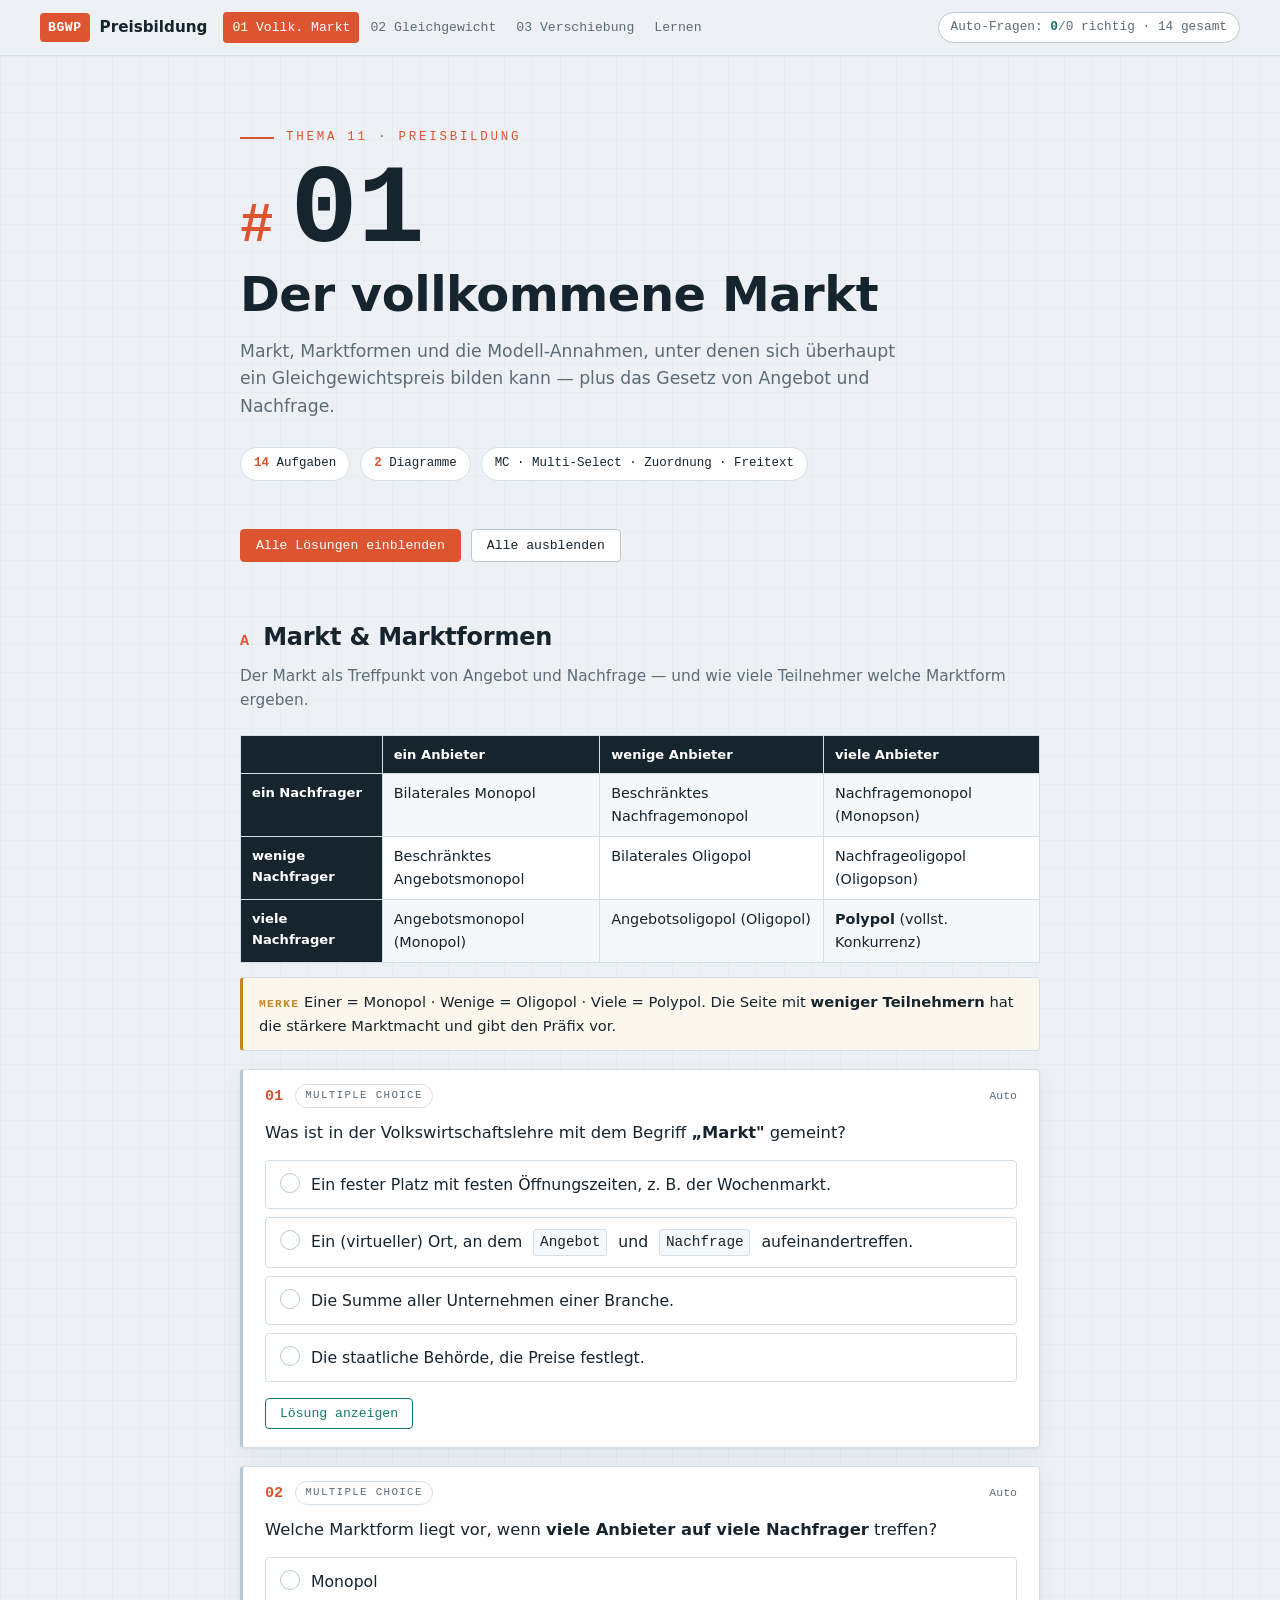
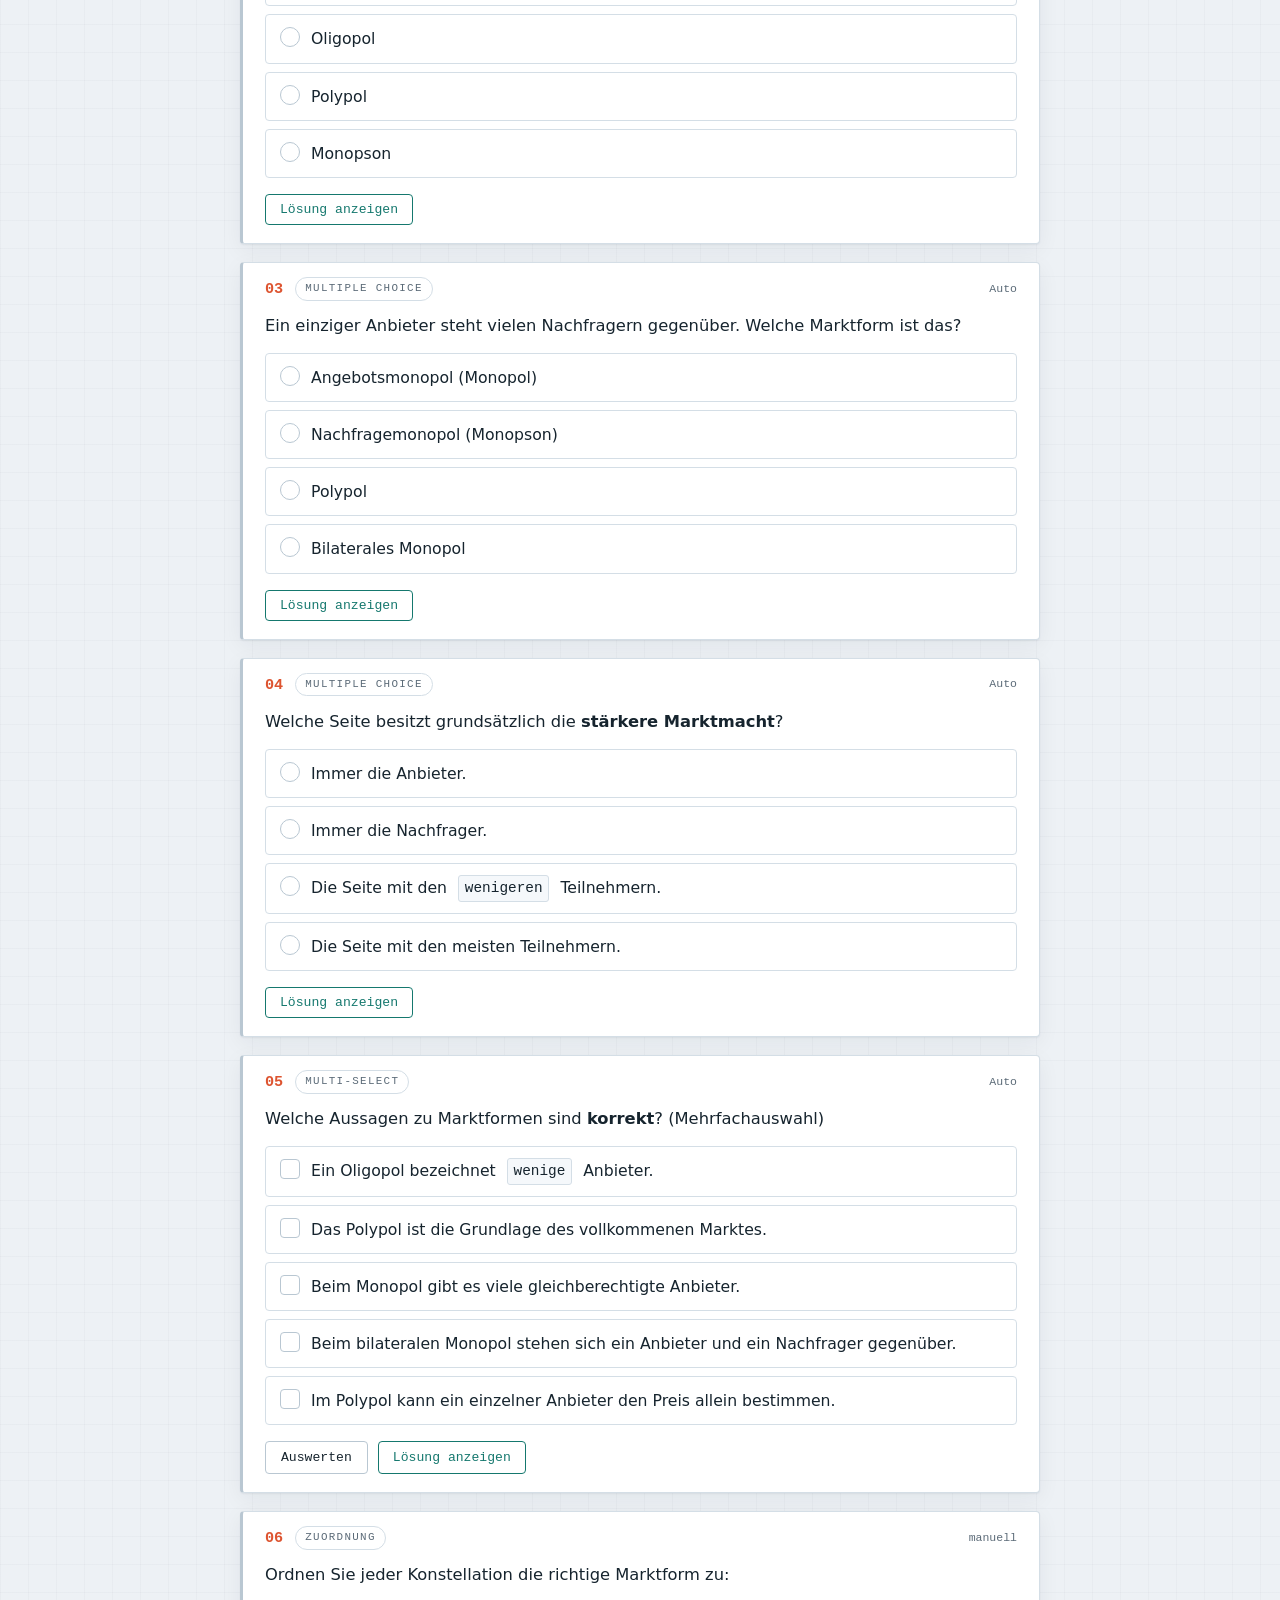
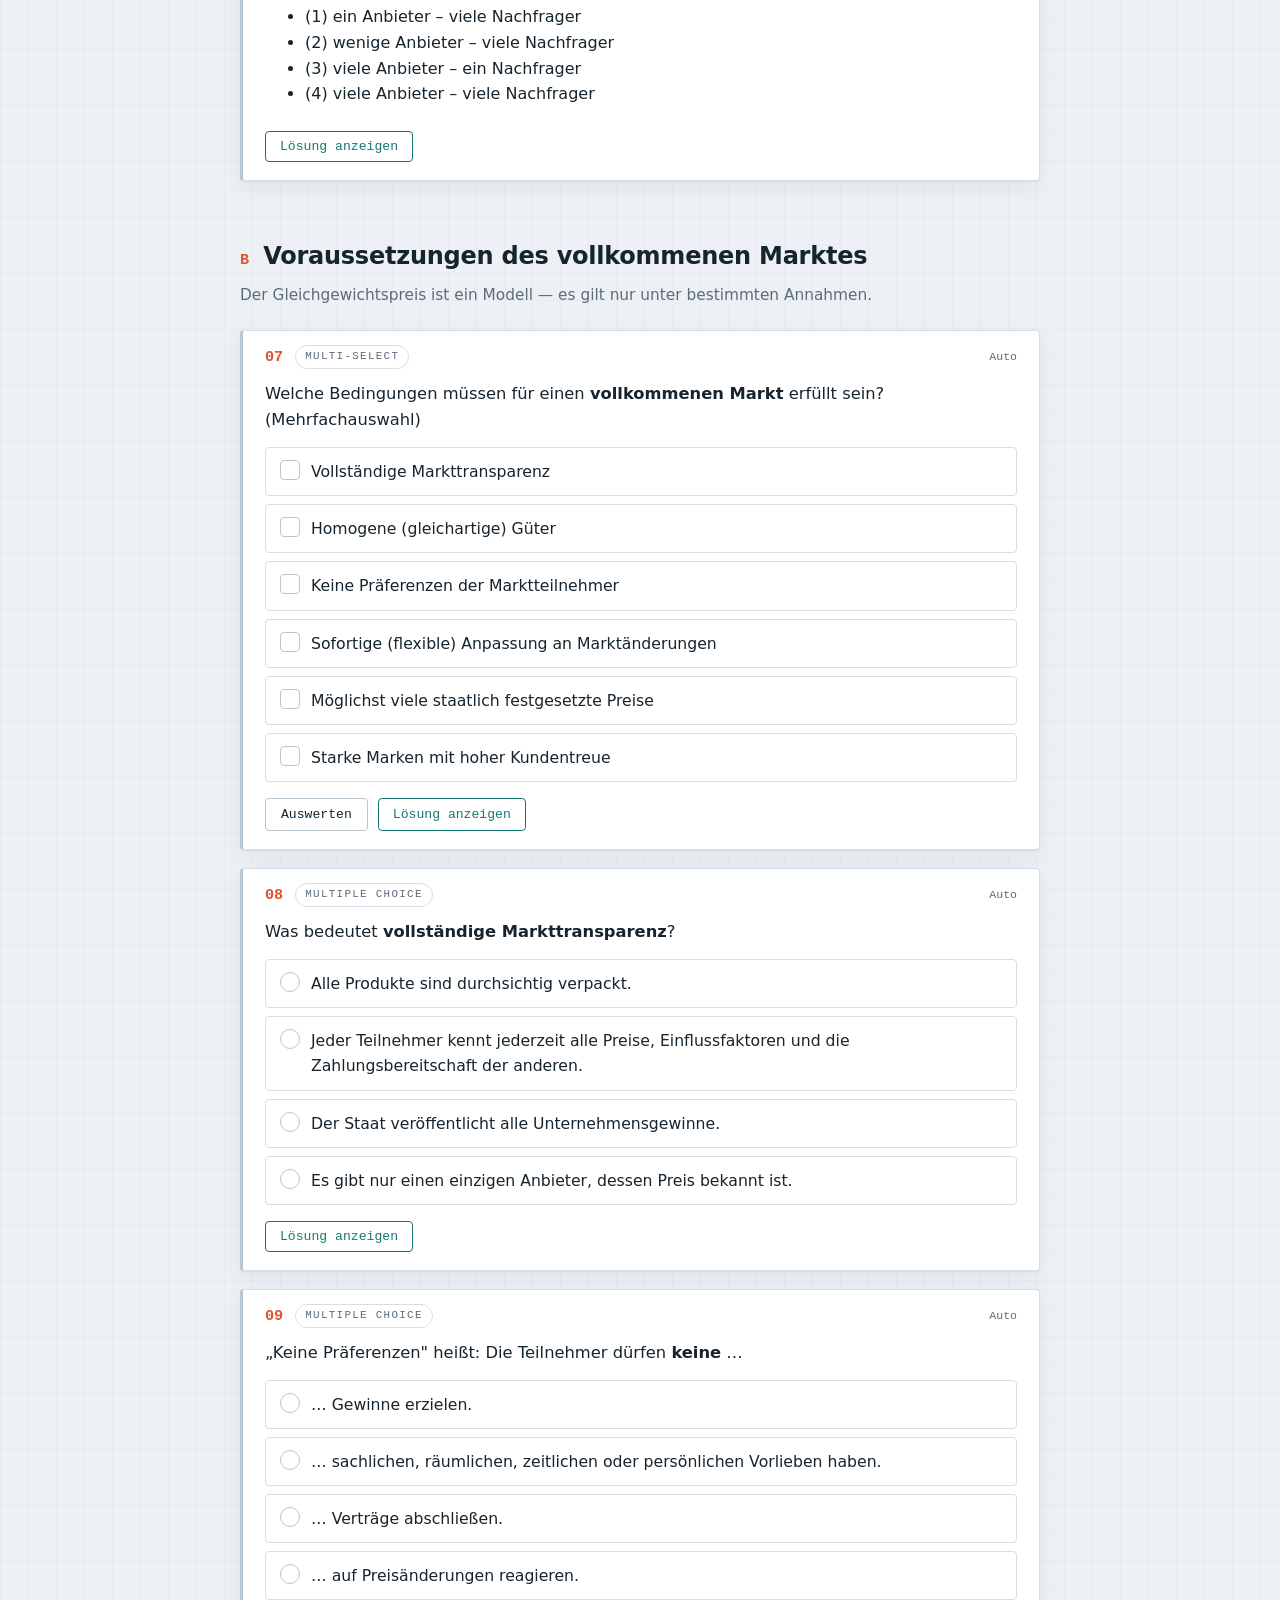
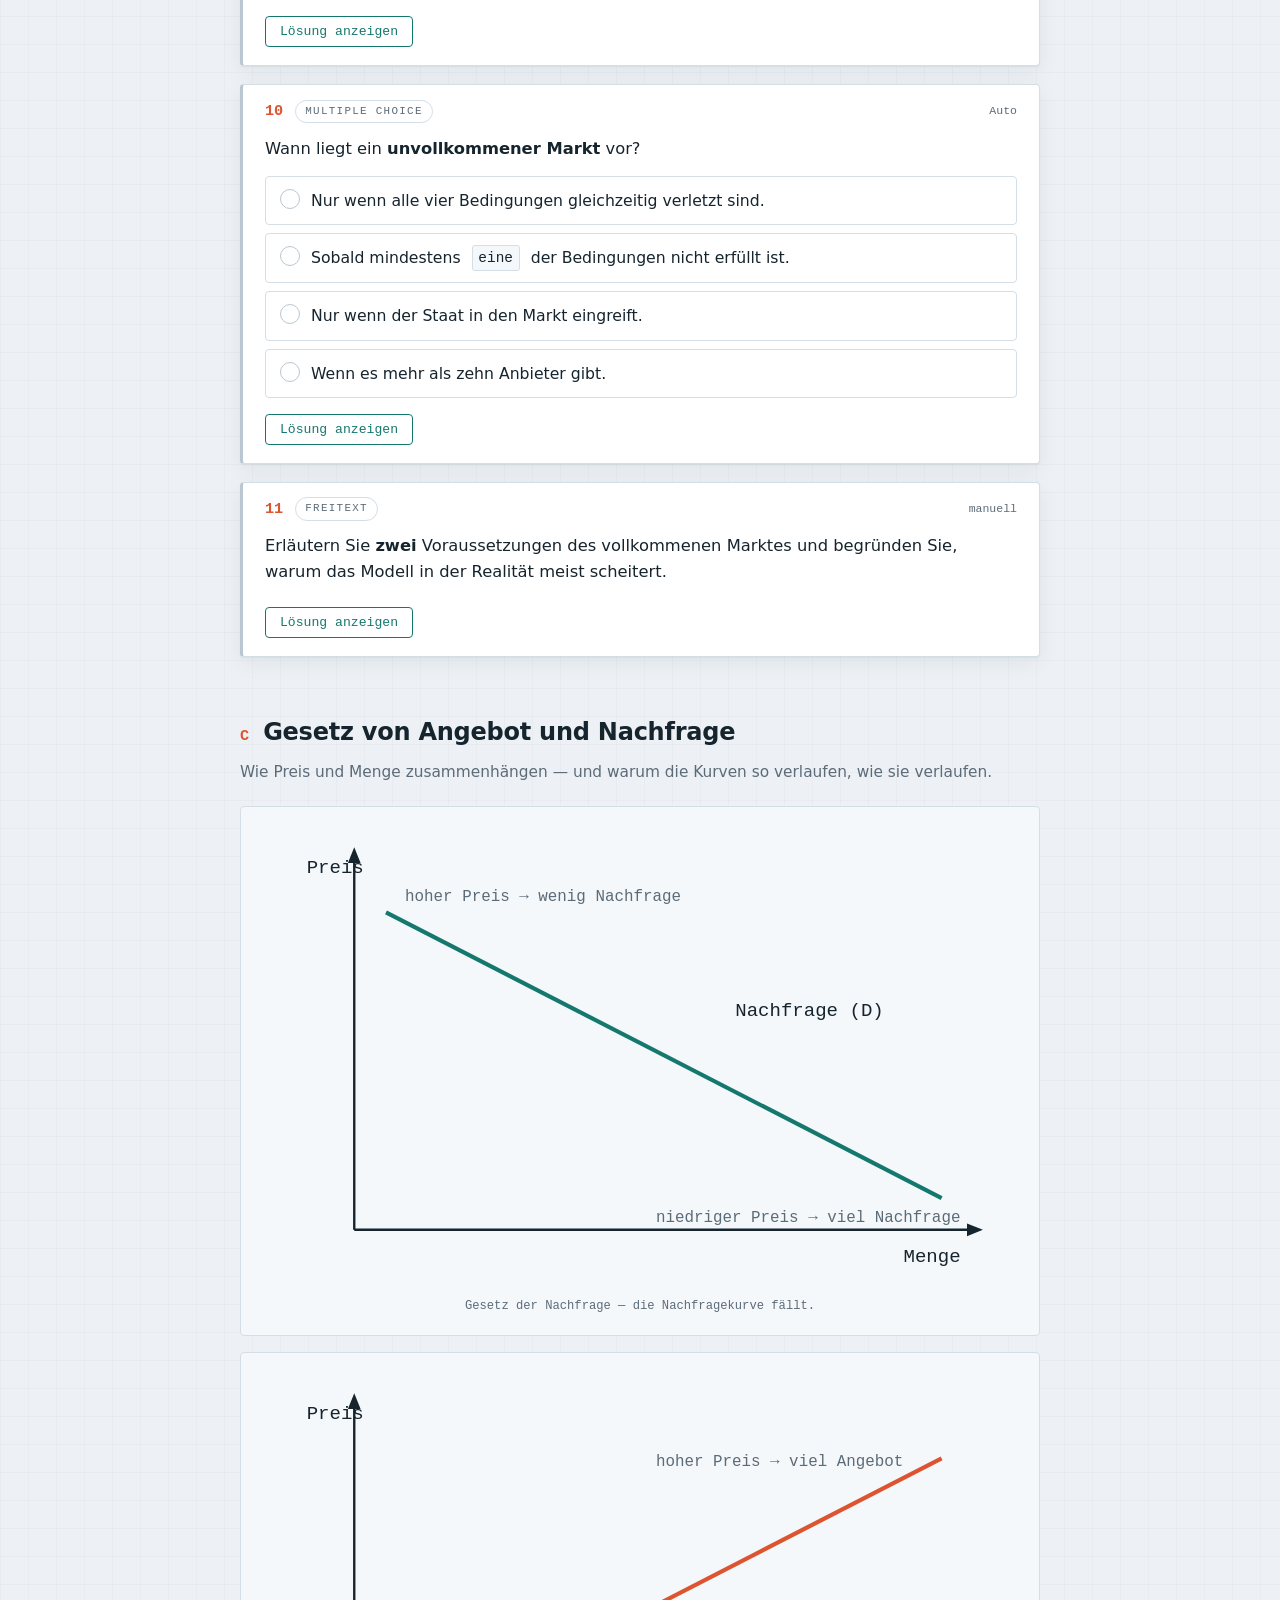
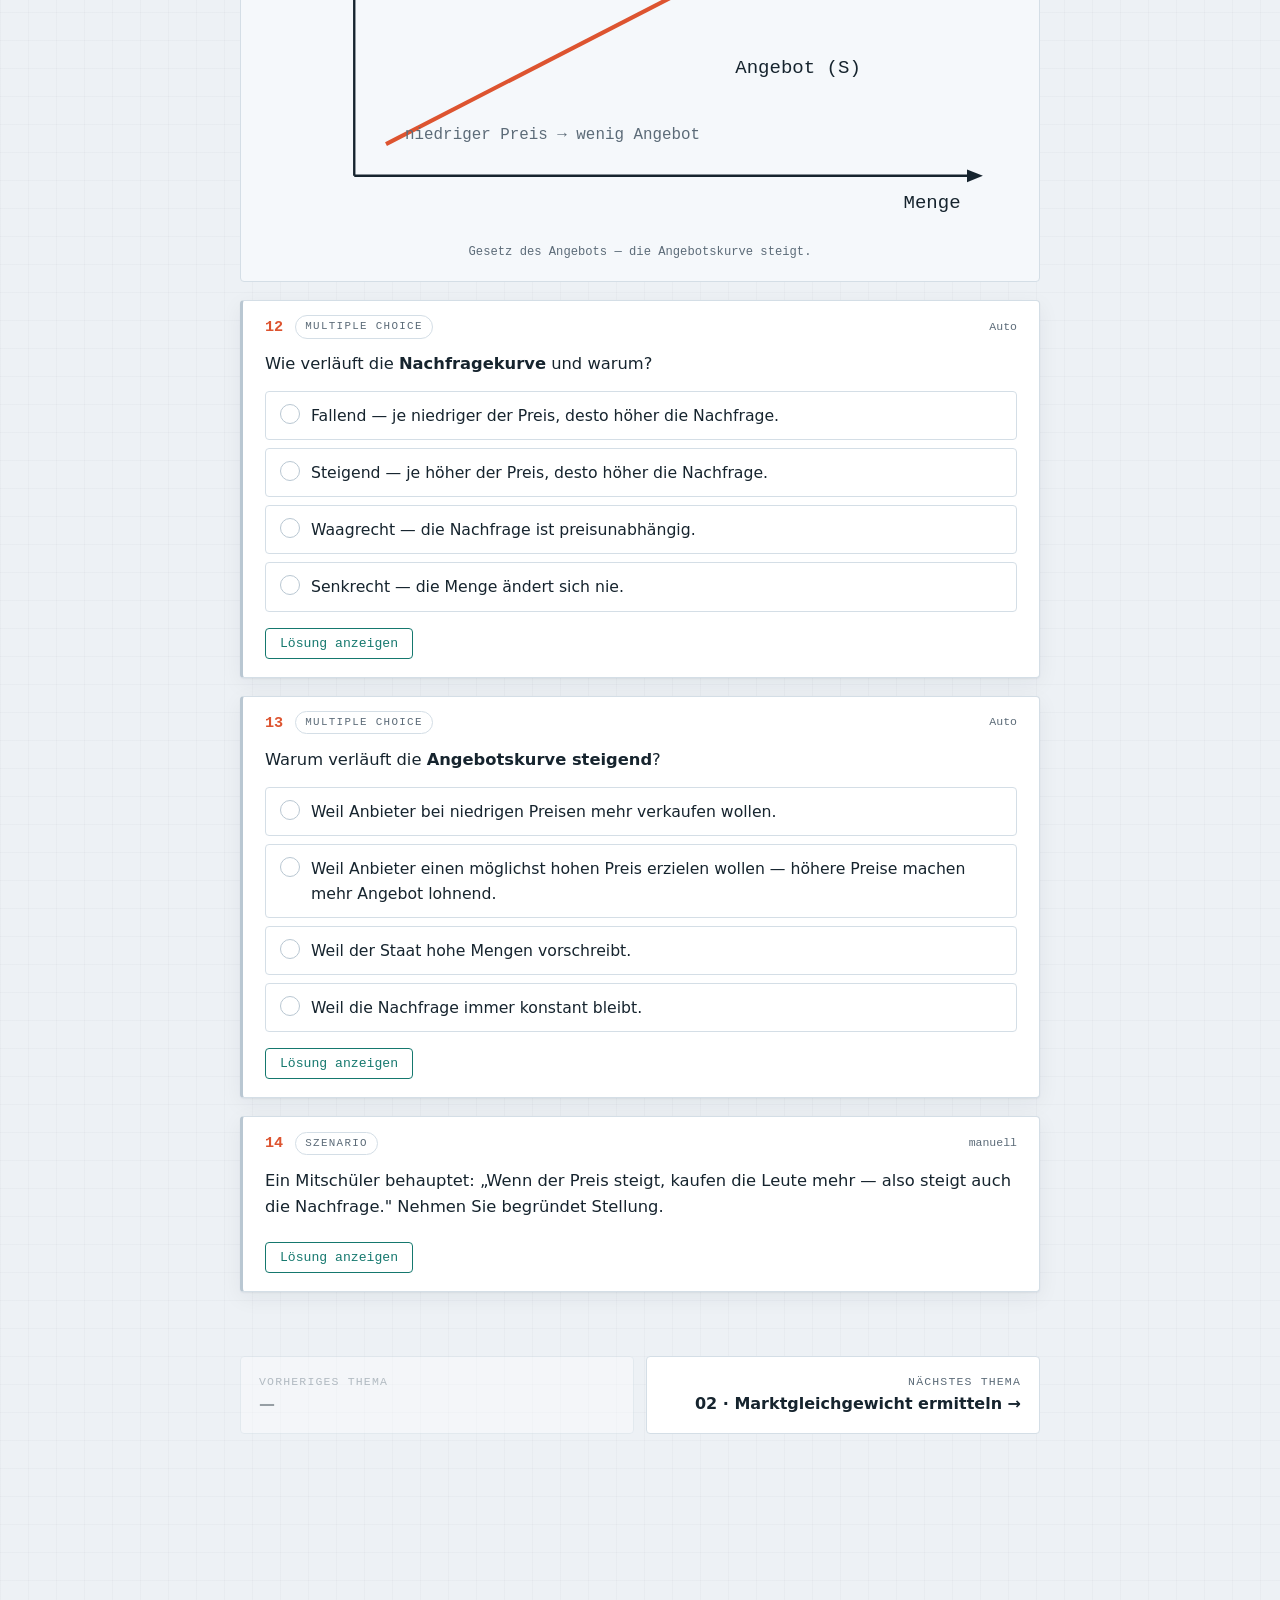
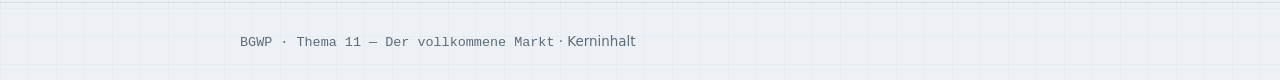
==== commit d34399ee: "Fett-Text aus Antwortoptionen entfernt, Angebotskurve präzisiert, Lernseite-Toggles ergänzt - Bold-T" ====
--- a/01-vollkommener-markt.html
+++ b/01-vollkommener-markt.html
@@ -300,7 +300,7 @@
     <div class="q-body">
       <p class="q-text">Wie verläuft die <strong>Nachfragekurve</strong> und warum?</p>
       <ul class="q-options" data-multi="false">
-        <li class="opt" data-correct="true"><span class="tick"></span><b>Fallend</b> — je niedriger der Preis, desto höher die Nachfrage.</li>
+        <li class="opt" data-correct="true"><span class="tick"></span>Fallend — je niedriger der Preis, desto höher die Nachfrage.</li>
         <li class="opt"><span class="tick"></span>Steigend — je höher der Preis, desto höher die Nachfrage.</li>
         <li class="opt"><span class="tick"></span>Waagrecht — die Nachfrage ist preisunabhängig.</li>
         <li class="opt"><span class="tick"></span>Senkrecht — die Menge ändert sich nie.</li>
@@ -326,8 +326,11 @@
     </div>
     <div class="q-foot"><button class="q-reveal" aria-expanded="false">Lösung anzeigen</button></div>
     <div class="q-solution" hidden><span class="sol-label">Lösung</span>
-      <p>Gesetz des Angebots: Je höher der Preis, desto höher das Angebot. Verkäufer sind bestrebt, einen
-        möglichst hohen Preis zu erzielen — bei höheren Preisen lohnt es sich, mehr anzubieten.</p>
+      <p>Gesetz des Angebots: Je höher der Preis <i>für dasselbe Gut</i>, desto höher das Angebot. Verkäufer
+        sind bestrebt, einen möglichst hohen Preis zu erzielen — bei höheren Preisen lohnt es sich, mehr
+        anzubieten. Voraussetzung (ceteris paribus): Es handelt sich um <b>homogene Güter</b> unter
+        <b>gleichbleibenden Marktbedingungen</b>; nur dann erklärt der Preis allein, warum Anbieter
+        ihre Menge ausweiten.</p>
     </div>
   </article>
 
--- a/assets/style.css
+++ b/assets/style.css
@@ -277,6 +277,31 @@
   border: 1px solid var(--line); border-radius: 3px; padding: .04em .35em; font-size: .9em;
 }
 
+/* ---------- learn-card toggles ---------------------------------------- */
+.lc-toggle {
+  margin-top: 8px; border-top: 1px solid var(--line); padding-top: 6px;
+}
+.lc-toggle summary {
+  font-family: var(--font-mono); font-size: .74rem; letter-spacing: .08em;
+  color: var(--accent-2); cursor: pointer; user-select: none;
+  list-style: none; display: flex; align-items: center; gap: 6px;
+}
+.lc-toggle summary::before {
+  content: "▶"; font-size: .6rem; transition: transform .2s;
+}
+.lc-toggle[open] summary::before { transform: rotate(90deg); }
+.lc-toggle summary:hover { color: var(--ink); }
+.lc-toggle > *:not(summary) {
+  font-size: .86rem; color: var(--ink); margin: 6px 0 0;
+}
+.lc-toggle ul, .lc-toggle ol { margin: 4px 0; padding-left: 18px; }
+.lc-toggle li { margin: 3px 0; }
+.lc-toggle p { margin: 4px 0 0; }
+.lc-toggle code {
+  font-family: var(--font-mono); background: var(--surface-2);
+  border: 1px solid var(--line); border-radius: 3px; padding: .03em .35em; font-size: .88em;
+}
+
 /* ---------- reference tables ------------------------------------------ */
 .tbl-wrap { overflow-x: auto; margin: 4px 0 12px; }
 table.ref {
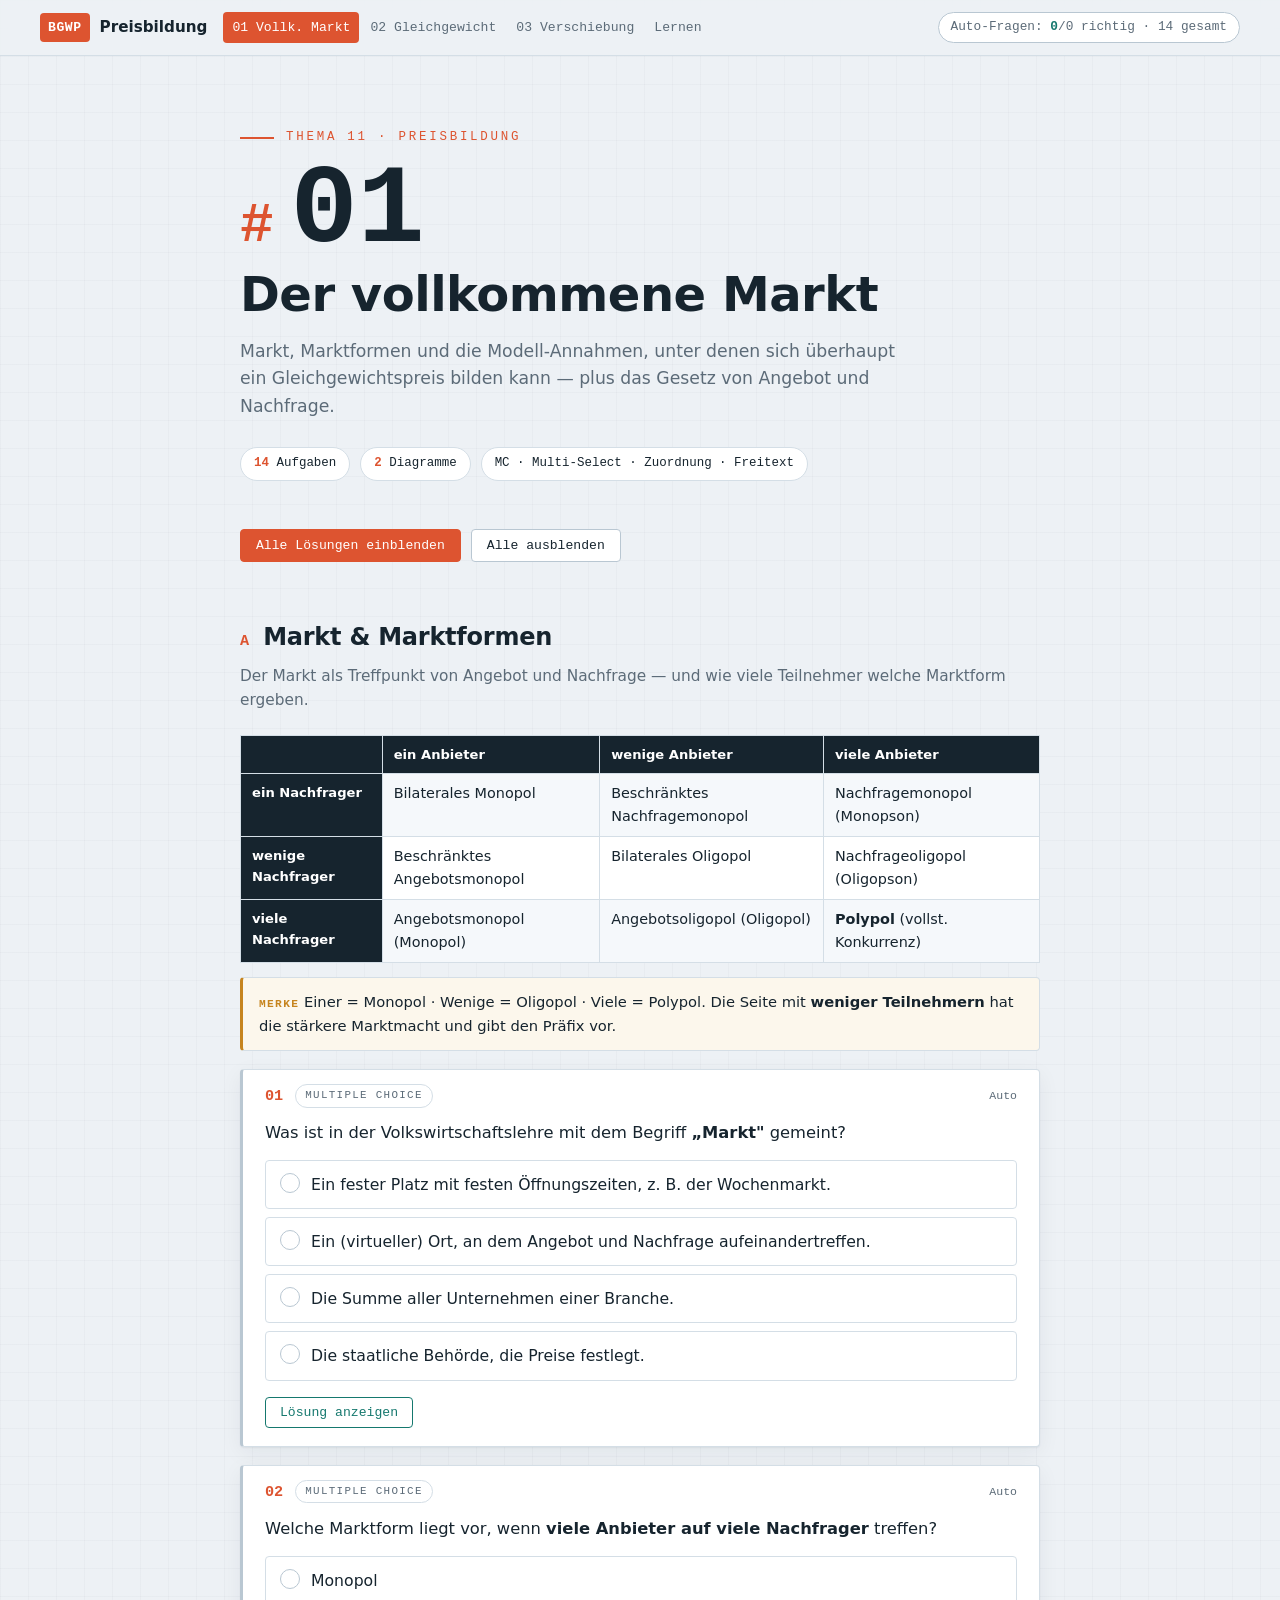
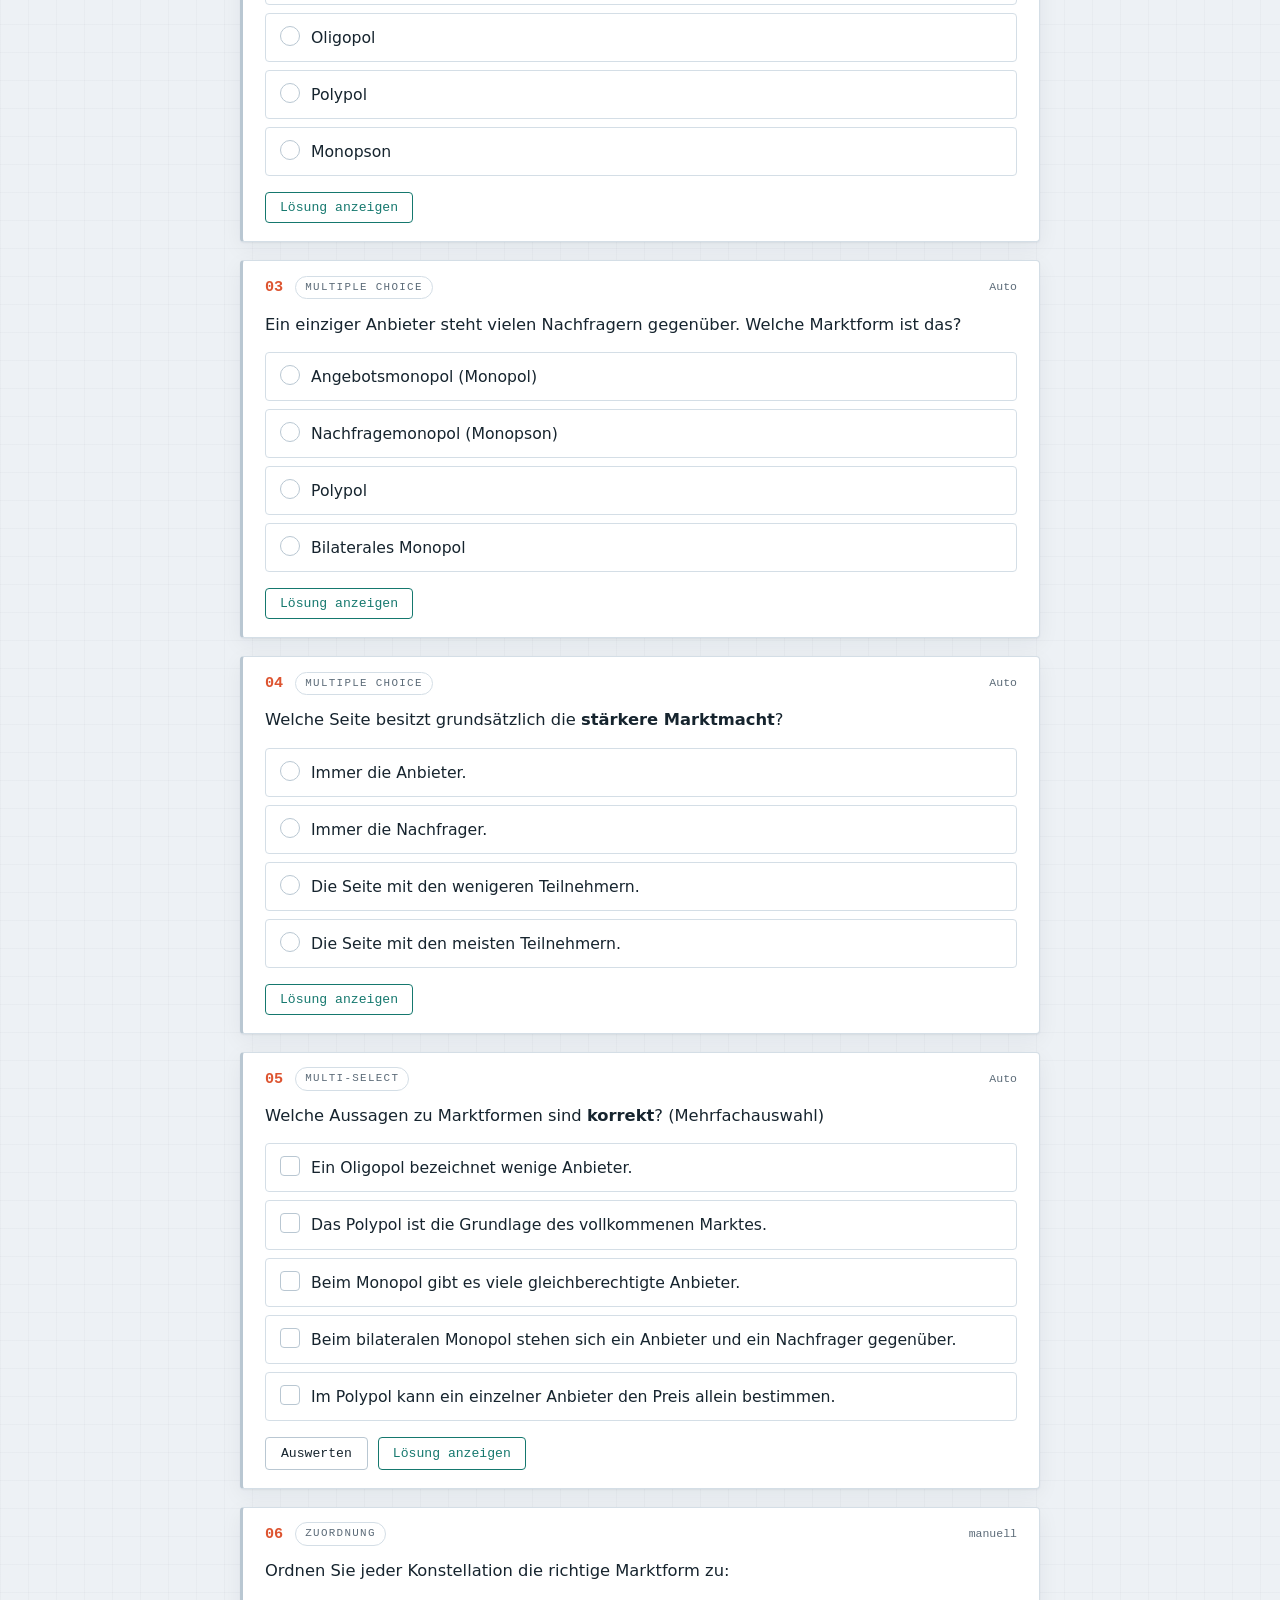
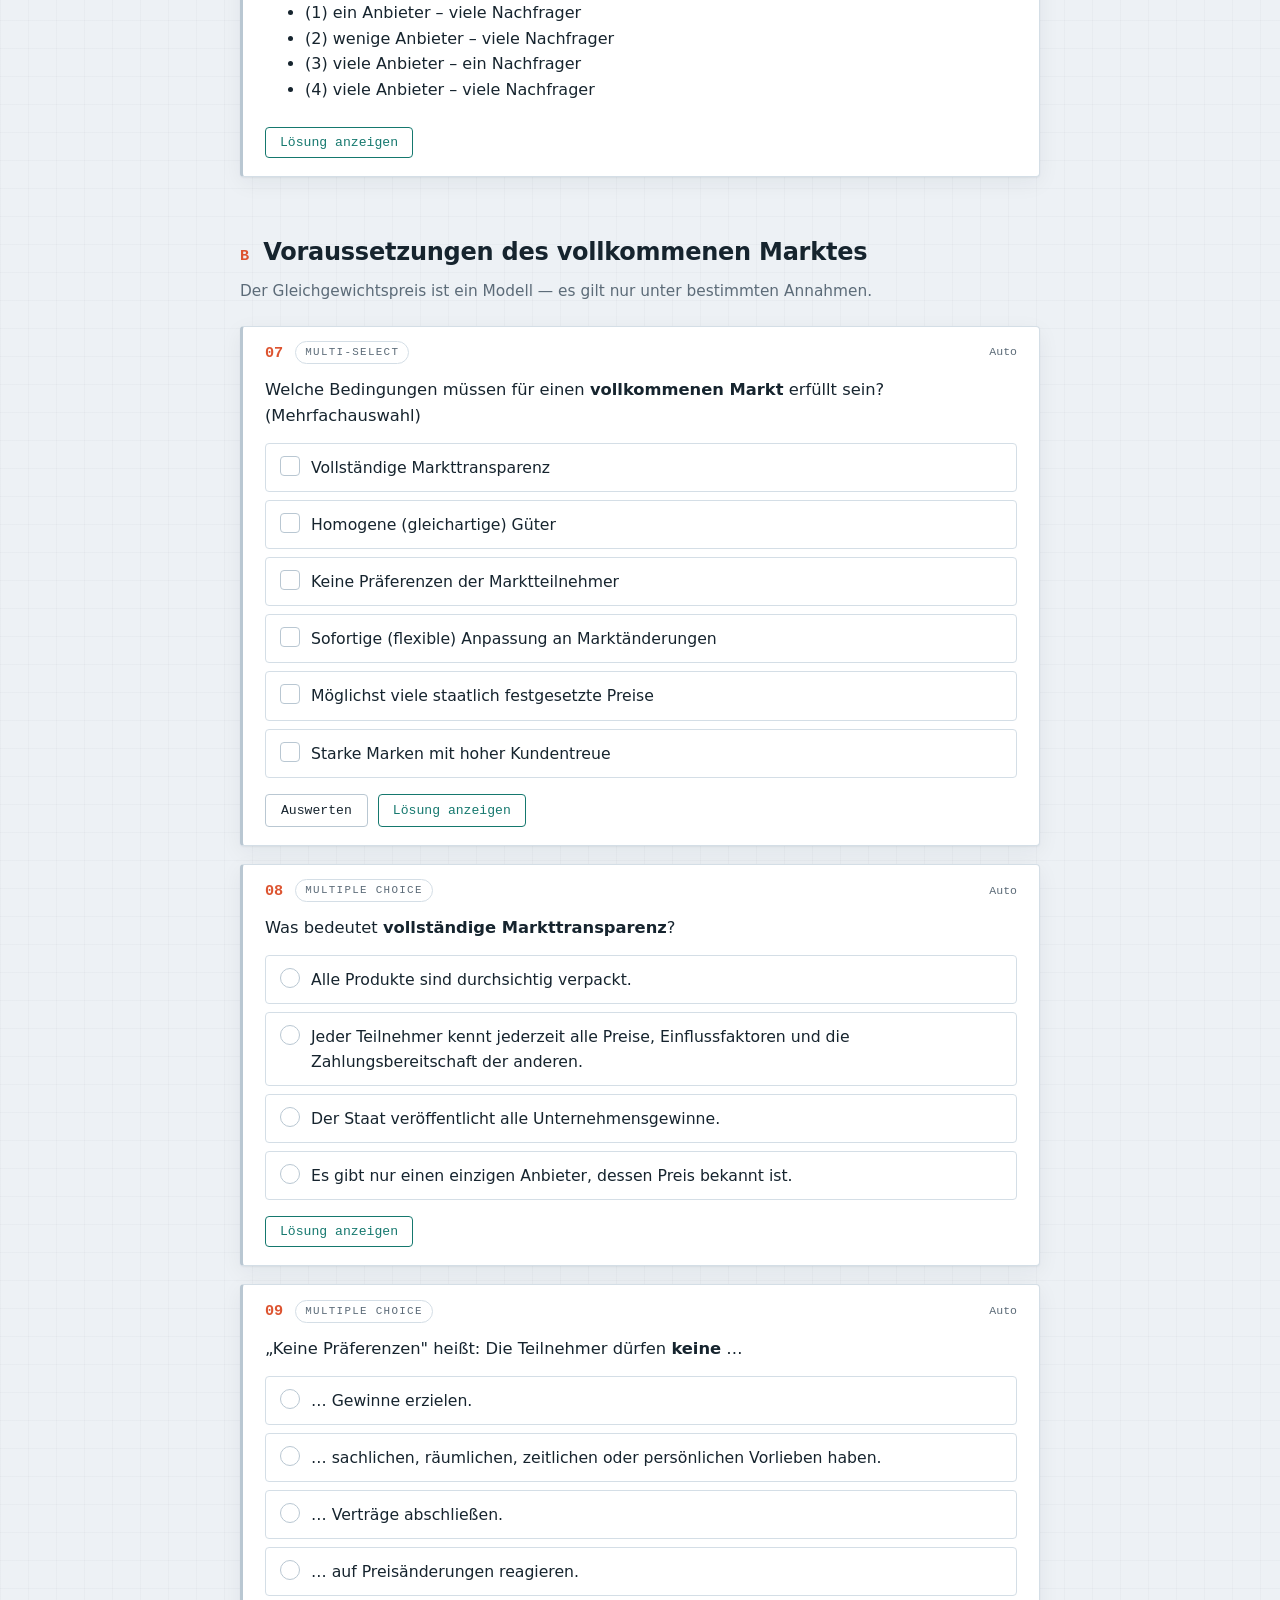
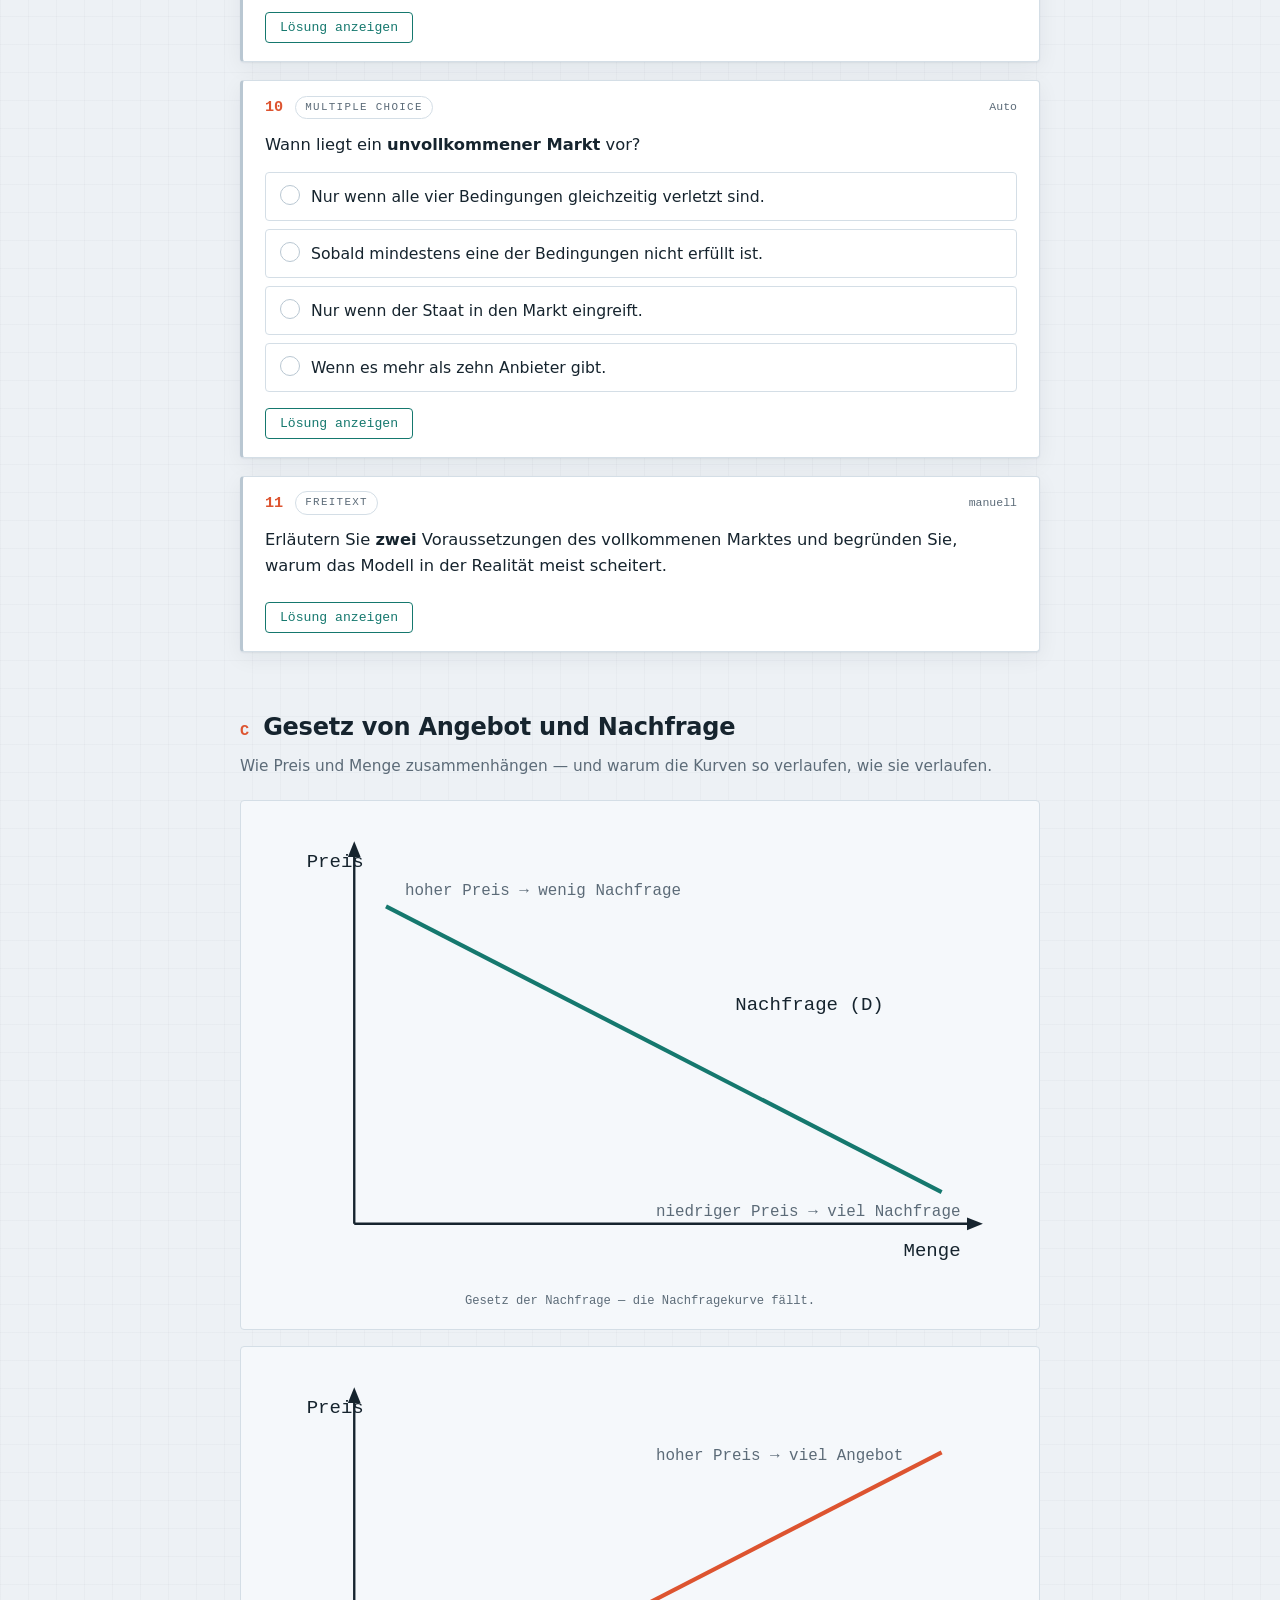
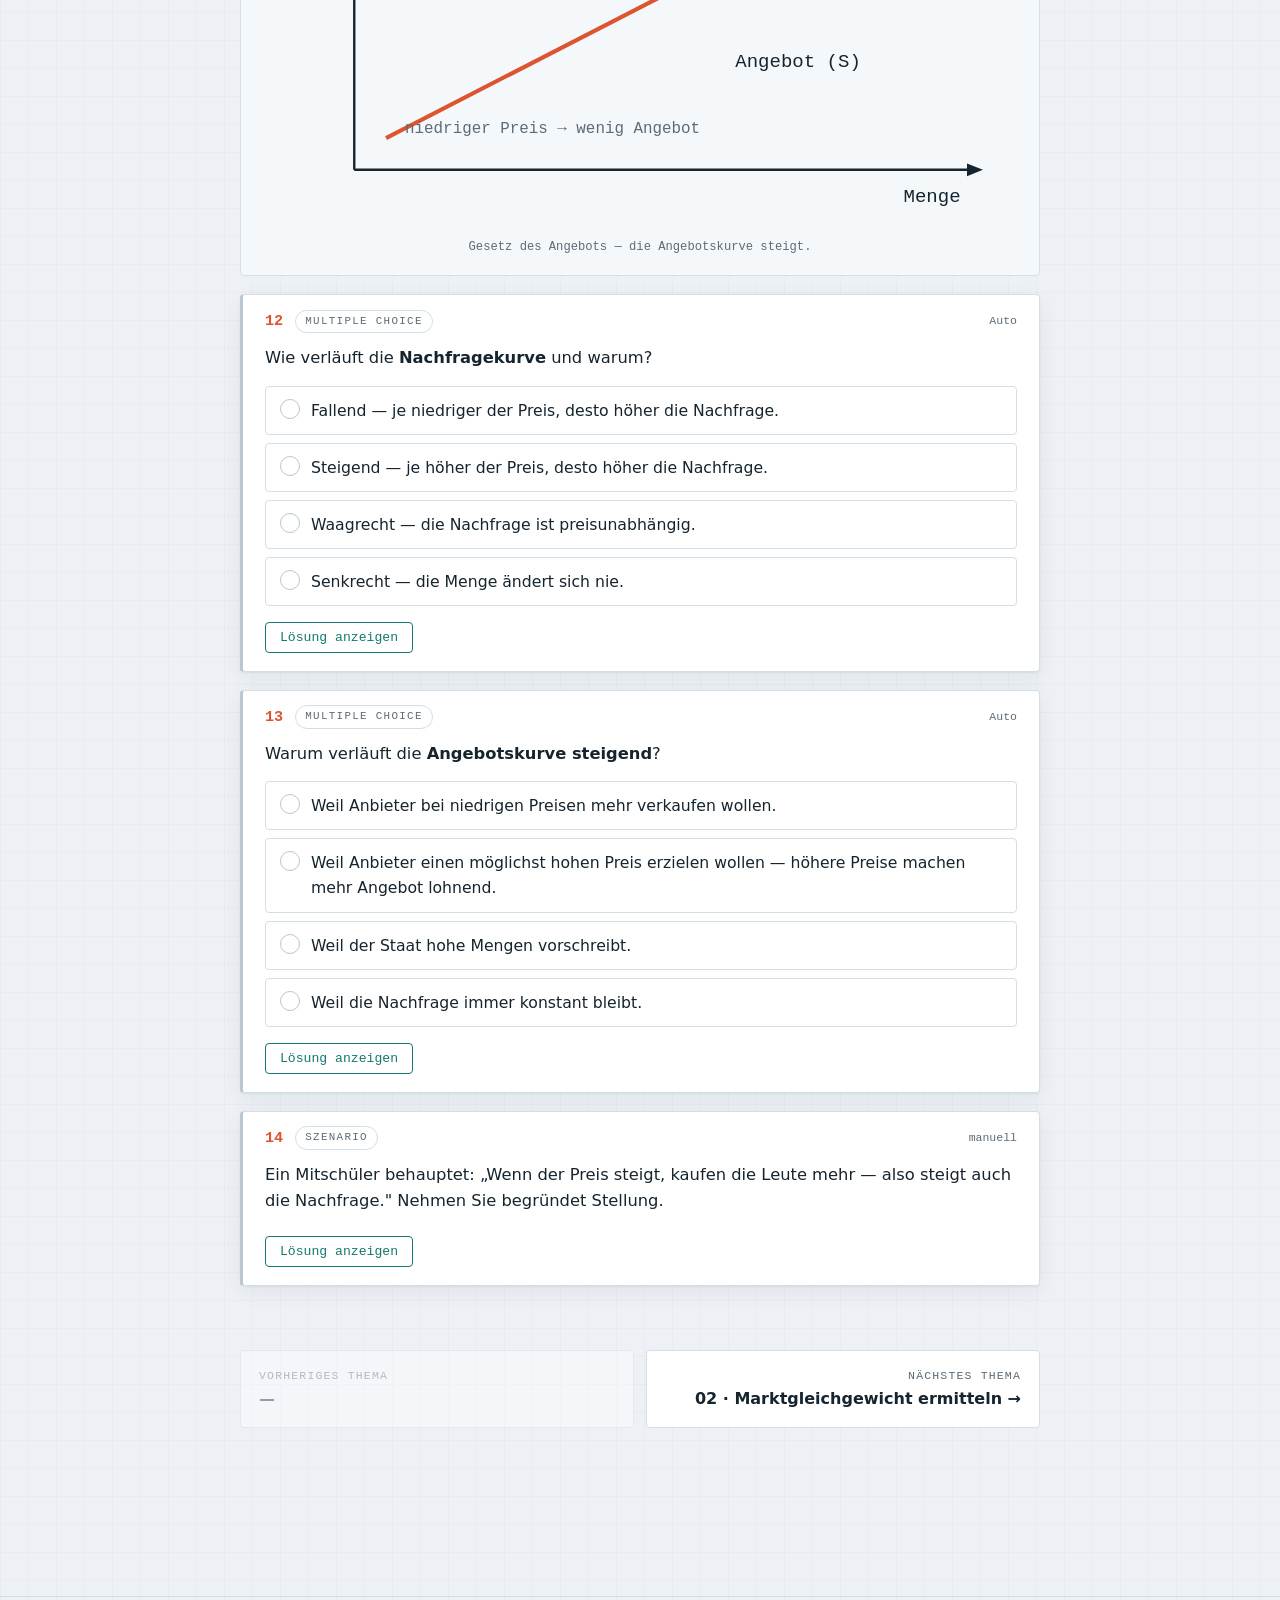
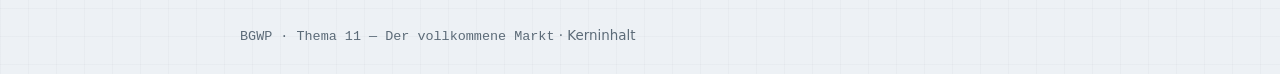
==== commit 6f49f526: "Antwortoptionen vereinheitlichen: Code-Hervorhebung entfernen In mehreren Quizfragen war die richtig" ====
--- a/01-vollkommener-markt.html
+++ b/01-vollkommener-markt.html
@@ -60,7 +60,7 @@
       <p class="q-text">Was ist in der Volkswirtschaftslehre mit dem Begriff <strong>„Markt"</strong> gemeint?</p>
       <ul class="q-options" data-multi="false">
         <li class="opt"><span class="tick"></span>Ein fester Platz mit festen Öffnungszeiten, z. B. der Wochenmarkt.</li>
-        <li class="opt" data-correct="true"><span class="tick"></span>Ein (virtueller) Ort, an dem <code>Angebot</code> und <code>Nachfrage</code> aufeinandertreffen.</li>
+        <li class="opt" data-correct="true"><span class="tick"></span>Ein (virtueller) Ort, an dem Angebot und Nachfrage aufeinandertreffen.</li>
         <li class="opt"><span class="tick"></span>Die Summe aller Unternehmen einer Branche.</li>
         <li class="opt"><span class="tick"></span>Die staatliche Behörde, die Preise festlegt.</li>
       </ul>
@@ -116,7 +116,7 @@
       <ul class="q-options" data-multi="false">
         <li class="opt"><span class="tick"></span>Immer die Anbieter.</li>
         <li class="opt"><span class="tick"></span>Immer die Nachfrager.</li>
-        <li class="opt" data-correct="true"><span class="tick"></span>Die Seite mit den <code>wenigeren</code> Teilnehmern.</li>
+        <li class="opt" data-correct="true"><span class="tick"></span>Die Seite mit den wenigeren Teilnehmern.</li>
         <li class="opt"><span class="tick"></span>Die Seite mit den meisten Teilnehmern.</li>
       </ul>
     </div>
@@ -132,7 +132,7 @@
     <div class="q-body">
       <p class="q-text">Welche Aussagen zu Marktformen sind <strong>korrekt</strong>? (Mehrfachauswahl)</p>
       <ul class="q-options" data-multi="true">
-        <li class="opt" data-correct="true"><span class="tick"></span>Ein Oligopol bezeichnet <code>wenige</code> Anbieter.</li>
+        <li class="opt" data-correct="true"><span class="tick"></span>Ein Oligopol bezeichnet wenige Anbieter.</li>
         <li class="opt" data-correct="true"><span class="tick"></span>Das Polypol ist die Grundlage des vollkommenen Marktes.</li>
         <li class="opt"><span class="tick"></span>Beim Monopol gibt es viele gleichberechtigte Anbieter.</li>
         <li class="opt" data-correct="true"><span class="tick"></span>Beim bilateralen Monopol stehen sich ein Anbieter und ein Nachfrager gegenüber.</li>
@@ -230,7 +230,7 @@
       <p class="q-text">Wann liegt ein <strong>unvollkommener Markt</strong> vor?</p>
       <ul class="q-options" data-multi="false">
         <li class="opt"><span class="tick"></span>Nur wenn alle vier Bedingungen gleichzeitig verletzt sind.</li>
-        <li class="opt" data-correct="true"><span class="tick"></span>Sobald mindestens <code>eine</code> der Bedingungen nicht erfüllt ist.</li>
+        <li class="opt" data-correct="true"><span class="tick"></span>Sobald mindestens eine der Bedingungen nicht erfüllt ist.</li>
         <li class="opt"><span class="tick"></span>Nur wenn der Staat in den Markt eingreift.</li>
         <li class="opt"><span class="tick"></span>Wenn es mehr als zehn Anbieter gibt.</li>
       </ul>
